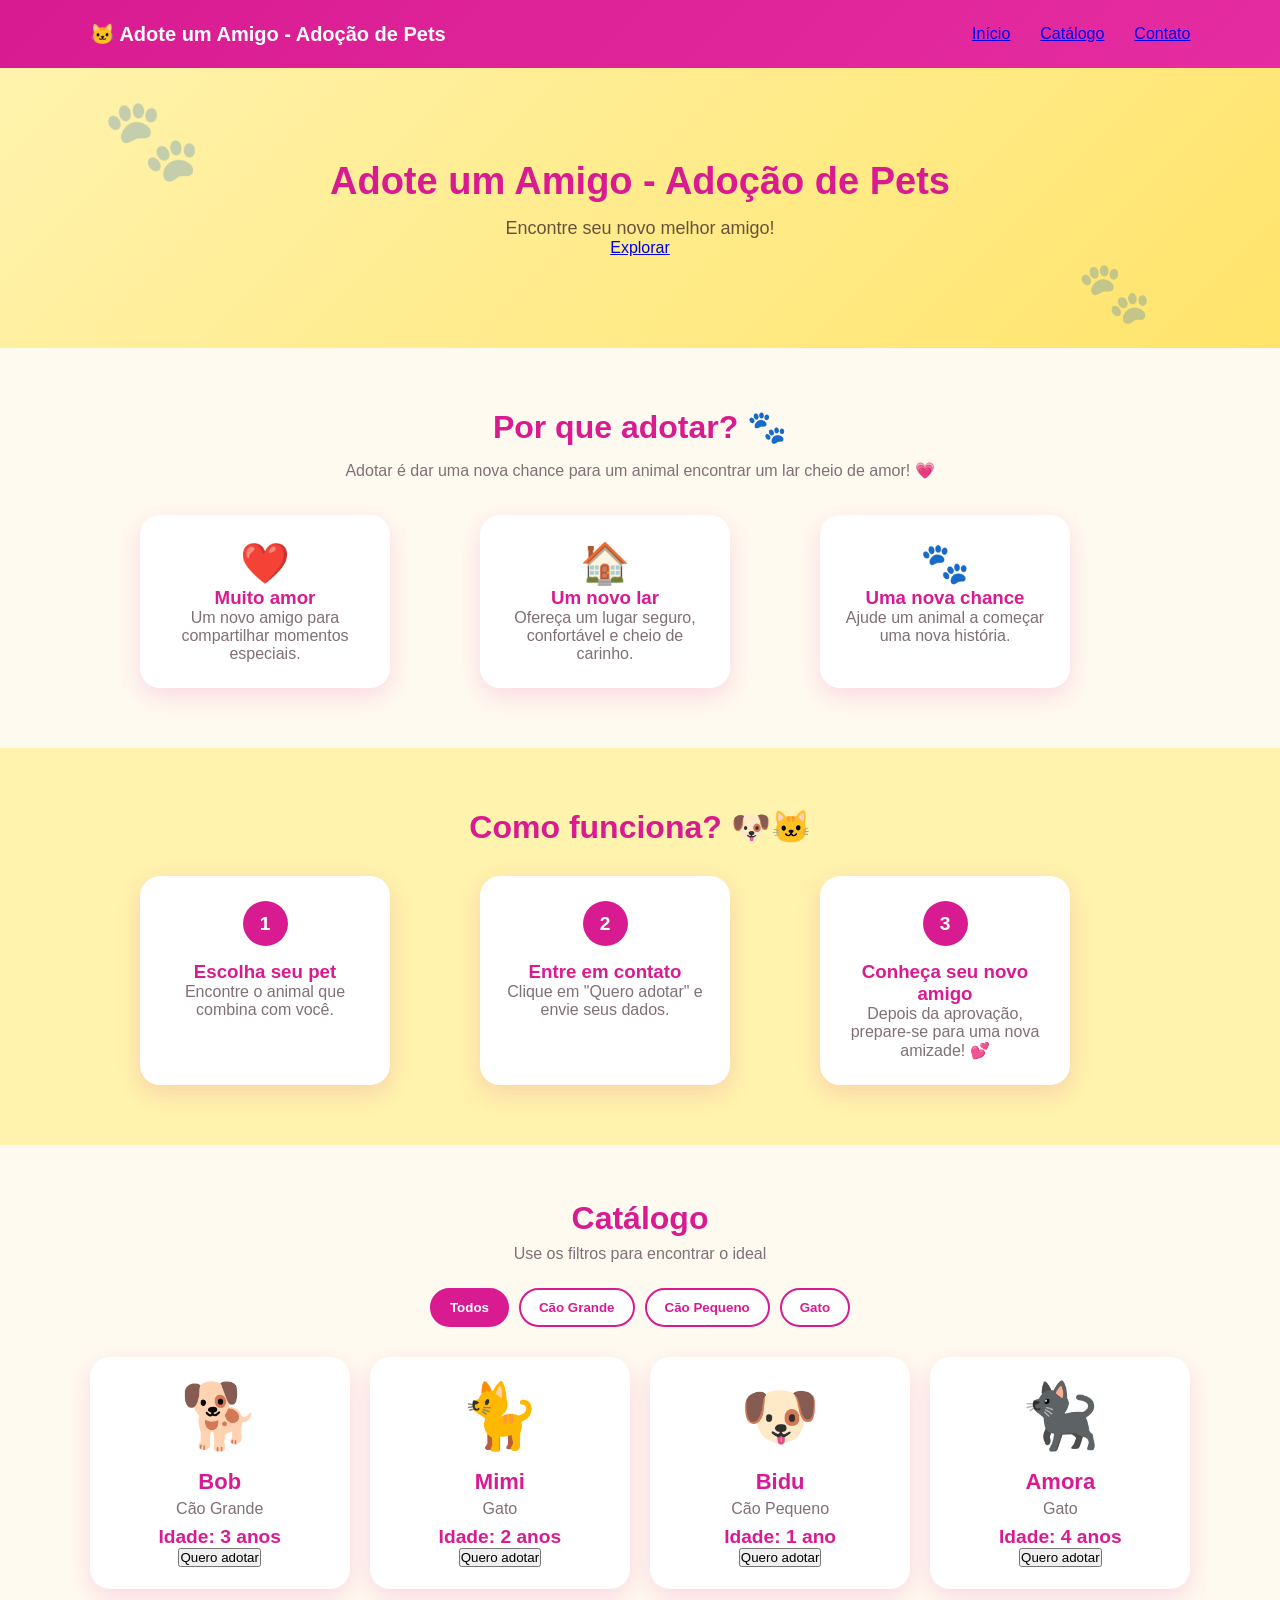
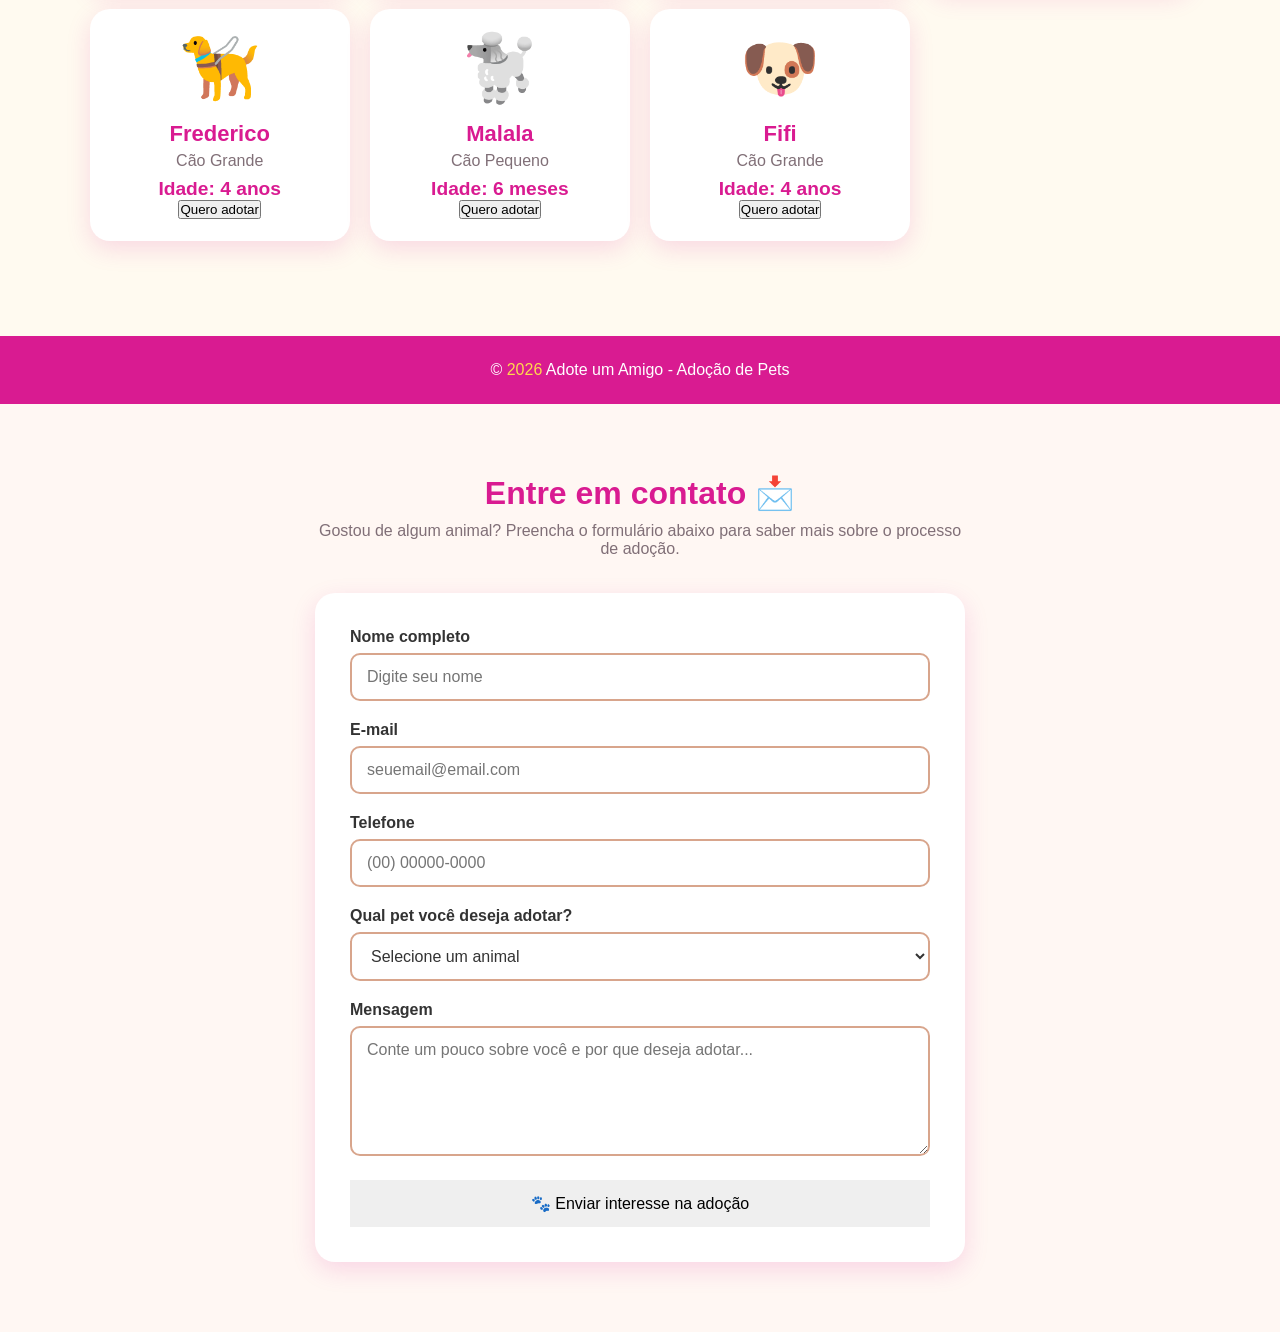
==== projetos-final-2026-2/18-adocao-pets/index.html @ 3f2d8db6 "projeto final cool" ====
<!DOCTYPE html>
<!-- Adote um Amigo - Adoção de Pets -->
<html lang="pt-BR">

<head>
  <meta charset="UTF-8" />
  <meta name="viewport" content="width=device-width, initial-scale=1.0" />

  <title>Adote um Amigo - Adoção de Pets</title>

  <meta
    name="description"
    content="Galeria de animais para adoção com filtro de espécie e porte."
  />

  <link rel="stylesheet" href="styles.css" />

  <style>
    .filtros {
      display: flex;
      flex-wrap: wrap;
      gap: 10px;
      justify-content: center;
      margin-bottom: 30px;
    }

    .filtro-btn {
      padding: 10px 18px;
      border: 2px solid var(--primary);
      background: #fff;
      color: var(--primary);
      border-radius: 999px;
      cursor: pointer;
      font-weight: 600;
      transition: all 0.2s;
    }

    .filtro-btn:hover,
    .filtro-btn.ativo {
      background: var(--primary);
      color: #fff;
    }

    .catalogo {
      display: grid;
      grid-template-columns: repeat(auto-fit, minmax(220px, 1fr));
      gap: 20px;
    }

    .item-card {
      background: #fff;
      border-radius: var(--radius);
      padding: 20px;
      box-shadow: var(--shadow);
      text-align: center;
      transition: transform 0.2s ease, box-shadow 0.2s ease;
    }

    .item-card:hover {
      transform: translateY(-5px);
    }

    .item-card .img {
      font-size: 4rem;
      margin-bottom: 10px;
      display: inline-block;
      transition: transform 0.3s ease;
      cursor: pointer;
    }

    /* Animação do emoji quando passar o mouse */
    .item-card .img:hover {
      animation: pularPet 0.6s ease-in-out;
    }

    @keyframes pularPet {
      0% {
        transform: translateY(0) rotate(0deg);
      }

      25% {
        transform: translateY(-15px) rotate(-8deg);
      }

      50% {
        transform: translateY(0) rotate(8deg);
      }

      75% {
        transform: translateY(-8px) rotate(-5deg);
      }

      100% {
        transform: translateY(0) rotate(0deg);
      }
    }

    .item-card h3 {
      margin: 5px 0;
    }

    .item-card p {
      margin: 5px 0;
    }

    .item-card .preco {
      color: var(--primary);
      font-weight: 800;
      font-size: 1.2rem;
      margin-top: 8px;
    }

    .vazio {
      text-align: center;
      color: var(--muted);
      padding: 40px;
      grid-column: 1 / -1;
    }

    /* Seção Por que adotar */
    .por-que {
      text-align: center;
      padding: 60px 20px;
    }

    .por-que h2 {
      margin-bottom: 15px;
    }

    .beneficios {
      display: grid;
      grid-template-columns: repeat(auto-fit, minmax(220px, 1fr));
      gap: 20px;
      max-width: 1000px;
      margin: 30px auto 0;
    }

    .beneficio {
      background: #fff;
      padding: 25px;
      border-radius: var(--radius);
      box-shadow: var(--shadow);
    }

    .beneficio span {
      font-size: 2.5rem;
    }

    /* Como funciona */
    .como-funciona {
      text-align: center;
      padding: 60px 20px;
    }

    .passos {
      display: grid;
      grid-template-columns: repeat(auto-fit, minmax(220px, 1fr));
      gap: 20px;
      max-width: 1000px;
      margin: 30px auto 0;
    }

    .passo {
      background: #fff;
      padding: 25px;
      border-radius: var(--radius);
      box-shadow: var(--shadow);
    }

    .numero {
      width: 45px;
      height: 45px;
      margin: 0 auto 15px;
      border-radius: 50%;
      background: var(--primary);
      color: #fff;
      display: flex;
      align-items: center;
      justify-content: center;
      font-weight: bold;
      font-size: 1.2rem;
    }
  </style>
</head>

<body>

  <!-- CABEÇALHO -->
  <header class="site-header">
    <div class="nav">

      <div class="logo">
        🐱 Adote um Amigo - Adoção de Pets
      </div>

      <button class="menu-toggle" aria-label="Menu">
        ☰
      </button>

      <ul id="menu">
        <li>
          <a href="#inicio">Início</a>
        </li>

        <li>
          <a href="#catalogo">Catálogo</a>
        </li>

        <li>
          <a href="#contato">Contato</a>
        </li>
      </ul>

    </div>
  </header>


  <!-- HERO -->
  <section class="hero" id="inicio">

    <h1>
      Adote um Amigo - Adoção de Pets
    </h1>

    <p>
      Encontre seu novo melhor amigo!
    </p>

    <a href="#catalogo" class="btn">
      Explorar
    </a>

  </section>


  <!-- POR QUE ADOTAR -->
  <section class="por-que">

    <h2>
      Por que adotar? 🐾
    </h2>

    <p>
      Adotar é dar uma nova chance para um animal encontrar
      um lar cheio de amor! 💗
    </p>

    <div class="beneficios">

      <div class="beneficio">

        <span>❤️</span>

        <h3>
          Muito amor
        </h3>

        <p>
          Um novo amigo para compartilhar momentos especiais.
        </p>

      </div>


      <div class="beneficio">

        <span>🏠</span>

        <h3>
          Um novo lar
        </h3>

        <p>
          Ofereça um lugar seguro, confortável e cheio de carinho.
        </p>

      </div>


      <div class="beneficio">

        <span>🐾</span>

        <h3>
          Uma nova chance
        </h3>

        <p>
          Ajude um animal a começar uma nova história.
        </p>

      </div>

    </div>

  </section>


  <!-- COMO FUNCIONA -->
  <section class="como-funciona">

    <h2>
      Como funciona? 🐶🐱
    </h2>

    <div class="passos">

      <div class="passo">

        <div class="numero">
          1
        </div>

        <h3>
          Escolha seu pet
        </h3>

        <p>
          Encontre o animal que combina com você.
        </p>

      </div>


      <div class="passo">

        <div class="numero">
          2
        </div>

        <h3>
          Entre em contato
        </h3>

        <p>
          Clique em "Quero adotar" e envie seus dados.
        </p>

      </div>


      <div class="passo">

        <div class="numero">
          3
        </div>

        <h3>
          Conheça seu novo amigo
        </h3>

        <p>
          Depois da aprovação, prepare-se para uma nova amizade! 💕
        </p>

      </div>

    </div>

  </section>


  <!-- CATÁLOGO -->
  <section id="catalogo">

    <div class="container">

      <h2>
        Catálogo
      </h2>

      <p class="subtitle">
        Use os filtros para encontrar o ideal
      </p>


      <!-- FILTROS -->
      <div class="filtros" id="filtros">

        <button
          class="filtro-btn ativo"
          data-filtro="Todos">
          Todos
        </button>

        <button
          class="filtro-btn"
          data-filtro="Cão Grande">
          Cão Grande
        </button>

        <button
          class="filtro-btn"
          data-filtro="Cão Pequeno">
          Cão Pequeno
        </button>

        <button
          class="filtro-btn"
          data-filtro="Gato">
          Gato
        </button>

      </div>


      <!-- ANIMAIS -->
      <div
        class="catalogo"
        id="lista">
      </div>

    </div>

  </section>

<!-- RODAPÉ -->
  <footer>

    <p>
      © <span id="ano"></span>
      Adote um Amigo - Adoção de Pets
    </p>

  </footer>
  

  <!-- JAVASCRIPT -->
  <script>

    /* ================================
       LISTA DOS ANIMAIS
    ================================= */

    window.ITENS = [

      {
        nome: "Bob",
        categoria: "Cão Grande",
        preco: "3 anos",
        emoji: "🐕"
      },

      {
        nome: "Mimi",
        categoria: "Gato",
        preco: "2 anos",
        emoji: "🐈"
      },

      {
        nome: "Bidu",
        categoria: "Cão Pequeno",
        preco: "1 ano",
        emoji: "🐶"
      },

      {
        nome: "Amora",
        categoria: "Gato",
        preco: "4 anos",
        emoji: "🐈‍⬛"
      },

      {
        nome: "Frederico",
        categoria: "Cão Grande",
        preco: "4 anos",
        emoji: "🦮"
      },

      {
        nome: "Malala",
        categoria: "Cão Pequeno",
        preco: "6 meses",
        emoji: "🐩"
      },

      {
        nome: "Fifi",
        categoria: "Cão Grande",
        preco: "4 anos",
        emoji: "🐶"
      }

    ];

    /* Texto que aparece antes da idade */
    window.LABEL_PRECO = "Idade:";


    /* ================================
       ELEMENTOS DA PÁGINA
    ================================= */

    const lista = document.getElementById("lista");

    const filtros = document.getElementById("filtros");

    const ano = document.getElementById("ano");


    /* ================================
       MOSTRAR ANIMAIS
    ================================= */

    function mostrarAnimais(categoria = "Todos") {

      /* Limpa o catálogo */
      lista.innerHTML = "";


      /* Filtra os animais */
      const animais =
        categoria === "Todos"
          ? window.ITENS
          : window.ITENS.filter(
              animal => animal.categoria === categoria
            );


      /* Se não encontrar animais */
      if (animais.length === 0) {

        lista.innerHTML = `
          <div class="vazio">
            Nenhum animal encontrado.
          </div>
        `;

        return;
      }


      /* Cria os cards */
      animais.forEach(animal => {

        const card = document.createElement("div");

        card.className = "item-card";


        card.innerHTML = `

          <div class="img">
            ${animal.emoji}
          </div>

          <h3>
            ${animal.nome}
          </h3>

          <p>
            ${animal.categoria}
          </p>

          <div class="preco">
            ${window.LABEL_PRECO}
            ${animal.preco}
          </div>

          <button
            class="btn"
            onclick="adotar('${animal.nome}')">
            Quero adotar
          </button>

        `;


        lista.appendChild(card);

      });

    }


    /* ================================
       BOTÃO QUERO ADOTAR
    ================================= */

    function adotar(nome) {

      alert(
        "Que legal! 🐾\n\n" +
        "Você escolheu adotar o(a) " +
        nome +
        "!\n\n" +
        "Entre em contato para saber mais sobre o processo de adoção."
      );

    }


    /* ================================
       FILTROS
    ================================= */

    filtros.addEventListener(
      "click",
      function(event) {

        const botao =
          event.target.closest(".filtro-btn");


        /* Se não clicou em botão */
        if (!botao) {
          return;
        }


        /* Remove ativo de todos */
        document
          .querySelectorAll(".filtro-btn")
          .forEach(btn => {

            btn.classList.remove("ativo");

          });


        /* Ativa o botão clicado */
        botao.classList.add("ativo");


        /* Pega o filtro */
        const categoria =
          botao.dataset.filtro;


        /* Mostra os animais */
        mostrarAnimais(categoria);

      }
    );


    /* ================================
       ANO AUTOMÁTICO
    ================================= */

    ano.textContent =
      new Date().getFullYear();


    /* ================================
       CARREGAR CATÁLOGO
    ================================= */

    mostrarAnimais("Todos");

  </script>

<!-- CONTATO -->
<section id="contato" class="contato">

  <div class="container">

    <h2>
      Entre em contato 📩
    </h2>

    <p class="subtitle">
      Gostou de algum animal? Preencha o formulário abaixo
      para saber mais sobre o processo de adoção.
    </p>


    <div class="formulario-container">

      <form id="formContato">

        <!-- NOME -->
        <div class="campo">

          <label for="nome">
            Nome completo
          </label>

          <input
            type="text"
            id="nome"
            name="nome"
            placeholder="Digite seu nome"
            required
          />

        </div>


        <!-- EMAIL -->
        <div class="campo">

          <label for="email">
            E-mail
          </label>

          <input
            type="email"
            id="email"
            name="email"
            placeholder="seuemail@email.com"
            required
          />

        </div>


        <!-- TELEFONE -->
        <div class="campo">

          <label for="telefone">
            Telefone
          </label>

          <input
            type="tel"
            id="telefone"
            name="telefone"
            placeholder="(00) 00000-0000"
            required
          />

        </div>


        <!-- PET -->
        <div class="campo">

          <label for="pet">
            Qual pet você deseja adotar?
          </label>

          <select
            id="pet"
            name="pet"
            required
          >

            <option value="">
              Selecione um animal
            </option>

            <option value="Bob">
              🐕 Bob
            </option>

            <option value="Mimi">
              🐈 Mimi
            </option>

            <option value="Bidu">
              🐶 Bidu
            </option>

            <option value="Luna">
              🐈‍⬛ Luna
            </option>

            <option value="Frederico">
              🐕 Frederico
            </option>

            <option value="Malala">
              🐩 Malala
            </option>

            <option value="Fifi">
              🐕 Fifi
            </option>

          </select>

        </div>


        <!-- MENSAGEM -->
        <div class="campo">

          <label for="mensagem">
            Mensagem
          </label>

          <textarea
            id="mensagem"
            name="mensagem"
            rows="5"
            placeholder="Conte um pouco sobre você e por que deseja adotar..."
            required
          ></textarea>

        </div>


        <!-- BOTÃO -->
        <button
          type="submit"
          class="btn btn-enviar"
        >
          🐾 Enviar interesse na adoção
        </button>


        <!-- MENSAGEM DE SUCESSO -->
        <div
          id="mensagemSucesso"
          class="mensagem-sucesso"
        >
        </div>

      </form>

    </div>

  </div>

</section>

</body>

</html>
---- projetos-final-2026-2/18-adocao-pets/styles.css ----
/* =========================
   CORES DO SITE
   ========================= */

:root {
    --primary: #d91b91;
    --primary-dark: #b51276;
    --pink-light: #ffd6ed;

    --yellow: #ffd84d;
    --yellow-light: #fff3ad;

    --background: #fffaf0;
    --white: #ffffff;

    --text: #4a3942;
    --muted: #806f77;

    --radius: 20px;
    --shadow: 0 8px 25px rgba(217, 27, 145, 0.15);
}


/* =========================
   GERAL
   ========================= */

* {
    margin: 0;
    padding: 0;
    box-sizing: border-box;
}

html {
    scroll-behavior: smooth;
}

body {
    font-family: Arial, sans-serif;
    background: var(--background);
    color: var(--text);
}


/* =========================
   MENU
   ========================= */

.site-header {
    background: linear-gradient(
        135deg,
        #d91b91,
        #e52ca0
    );

    color: white;

    padding: 22px 7%;

    box-shadow: 0 4px 15px rgba(0, 0, 0, 0.12);
}

.nav {
    max-width: 1200px;
    margin: auto;

    display: flex;
    align-items: center;
    justify-content: space-between;
}

.logo {
    font-size: 20px;
    font-weight: bold;
}

#menu {
    display: flex;
    gap: 30px;

    list-style: none;
}

#menu li {
    color: white;
    cursor: pointer;

    transition: 0.3s;
}

#menu li:hover {
    color: var(--yellow);
    transform: translateY(-2px);
}


/* BOTÃO MENU */

.menu-toggle {
    display: none;

    border: none;
    background: transparent;

    color: white;
    font-size: 25px;
}


/* =========================
   HERO
   ========================= */

.hero {
    min-height: 280px;

    display: flex;
    flex-direction: column;

    justify-content: center;
    align-items: center;

    text-align: center;

    padding: 40px 20px;

    background:
        linear-gradient(
            135deg,
            #fff3ad,
            #ffe46b
        );

    overflow: hidden;

    position: relative;
}


/* decoração */

.hero::before {
    content: "🐾";

    position: absolute;

    font-size: 80px;

    left: 8%;
    top: 25px;

    opacity: 0.25;

    animation: flutuar 3s ease-in-out infinite;
}

.hero::after {
    content: "🐾";

    position: absolute;

    font-size: 60px;

    right: 10%;
    bottom: 20px;

    opacity: 0.25;

    animation: flutuar 3s ease-in-out infinite reverse;
}


.hero h1 {
    color: var(--primary);

    font-size: 38px;

    margin-bottom: 15px;

    animation: aparecer 0.8s ease;
}

.hero p {
    color: #69523b;

    font-size: 18px;

    animation: aparecer 1s ease;
}


/* =========================
   CATÁLOGO
   ========================= */

#catalogo {
    padding: 55px 7%;
}

.container {
    max-width: 1200px;
    margin: auto;
}

.container h2 {
    text-align: center;

    color: var(--primary);

    font-size: 32px;

    margin-bottom: 8px;
}

.container > p {
    text-align: center;

    color: var(--muted);

    margin-bottom: 25px;
}


/* =========================
   FILTROS
   ========================= */

.filtros {
    display: flex;

    flex-wrap: wrap;

    gap: 10px;

    justify-content: center;

    margin-bottom: 35px;
}

.filtro-btn {
    padding: 10px 18px;

    border: 2px solid var(--primary);

    background: var(--white);

    color: var(--primary);

    border-radius: 999px;

    cursor: pointer;

    font-weight: 600;

    transition: 0.3s;
}

.filtro-btn:hover {
    background: var(--yellow);

    color: #594719;

    border-color: #e7b900;

    transform: translateY(-3px);
}

.filtro-btn.ativo {
    background: var(--primary);

    color: white;
}


/* =========================
   CARDS
   ========================= */

.catalogo {
    display: grid;

    grid-template-columns:
        repeat(auto-fit, minmax(220px, 1fr));

    gap: 25px;
}

.item-card {
    background: white;

    border-radius: var(--radius);

    padding: 25px 20px;

    box-shadow: var(--shadow);

    text-align: center;

    border: 2px solid transparent;

    transition:
        transform 0.4s ease,
        box-shadow 0.4s ease,
        border-color 0.4s ease;

    animation: subir 0.6s ease;
}


/* animação do card */

.item-card:hover {
    transform:
        translateY(-12px)
        scale(1.03);

    border-color: var(--pink-light);

    box-shadow:
        0 18px 35px rgba(217, 27, 145, 0.22);
}


/* =========================
   EMOJIS DOS PETS
   ========================= */

.item-card .img {
    font-size: 4rem;

    margin-bottom: 12px;

    display: inline-block;

    cursor: pointer;

    transition: transform 0.3s;
}


/* emoji pula quando passar no card */

.item-card:hover .img {
    animation: pularPet 0.7s ease;
}


.item-card h3 {
    color: var(--primary);

    font-size: 22px;

    margin-bottom: 8px;
}


.item-card p {
    color: var(--muted);

    margin-bottom: 8px;
}


.item-card .preco {
    color: var(--primary);

    font-weight: 800;

    font-size: 1.2rem;

    margin-top: 8px;
}


/* =========================
   ESTADO VAZIO
   ========================= */

.vazio {
    text-align: center;

    color: var(--muted);

    padding: 40px;
}


/* =========================
   FOOTER
   ========================= */

footer {
    margin-top: 40px;

    padding: 25px;

    text-align: center;

    background: var(--primary);

    color: white;
}

footer span {
    color: var(--yellow);
}


/* =========================
   ANIMAÇÕES
   ========================= */

@keyframes pularPet {

    0% {
        transform: translateY(0) rotate(0);
    }

    30% {
        transform: translateY(-15px) rotate(-8deg);
    }

    50% {
        transform: translateY(0) rotate(8deg);
    }

    70% {
        transform: translateY(-7px) rotate(-4deg);
    }

    100% {
        transform: translateY(0) rotate(0);
    }
}


@keyframes aparecer {

    from {
        opacity: 0;
        transform: translateY(20px);
    }

    to {
        opacity: 1;
        transform: translateY(0);
    }
}


@keyframes subir {

    from {
        opacity: 0;
        transform: translateY(30px);
    }

    to {
        opacity: 1;
        transform: translateY(0);
    }
}


@keyframes flutuar {

    0%, 100% {
        transform: translateY(0) rotate(-5deg);
    }

    50% {
        transform: translateY(-15px) rotate(5deg);
    }
}


/* =========================
   CELULAR
   ========================= */

@media (max-width: 700px) {

    .nav {
        flex-direction: column;
        gap: 15px;
    }

    #menu {
        gap: 15px;
    }

    .hero {
        min-height: 230px;
    }

    .hero h1 {
        font-size: 28px;
    }

    .hero p {
        font-size: 15px;
    }

    #catalogo {
        padding: 40px 20px;
    }

    .catalogo {
        grid-template-columns: 1fr;
    }

    .item-card {
        max-width: 320px;
        width: 100%;
        margin: auto;
    }
}

/* =========================
   POR QUE ADOTAR
========================= */

.por-que {
    text-align: center;
    padding: 70px 20px;
    background: #fffaf0;
}

.por-que h2,
.como-funciona h2 {
    color: #d91b91;
    font-size: 2rem;
    margin-bottom: 10px;
}

.por-que > p {
    color: #806f77;
    margin-bottom: 35px;
}

.beneficios {
    display: flex;
    justify-content: center;
    gap: 25px;
    flex-wrap: wrap;
}

.beneficio {
    background: white;
    width: 250px;
    padding: 25px;
    border-radius: 20px;
    box-shadow: 0 8px 20px rgba(217, 27, 145, 0.12);
    transition: 0.3s;
}

.beneficio:hover {
    transform: translateY(-8px);
}

.beneficio span {
    font-size: 2.5rem;
}

.beneficio h3 {
    color: #d91b91;
}

.beneficio p {
    color: #806f77;
}


/* =========================
   COMO FUNCIONA
========================= */

.como-funciona {
    text-align: center;
    padding: 70px 20px;
    background: #fff3ad;
}

.passos {
    display: flex;
    justify-content: center;
    gap: 30px;
    flex-wrap: wrap;
    margin-top: 35px;
}

.passo {
    background: white;
    width: 250px;
    padding: 25px;
    border-radius: 20px;
    box-shadow: 0 8px 20px rgba(217, 27, 145, 0.12);
    transition: 0.3s;
}

.passo:hover {
    transform: translateY(-8px);
}

.numero {
    width: 50px;
    height: 50px;
    margin: auto;
    border-radius: 50%;
    background: #d91b91;
    color: white;
    display: flex;
    align-items: center;
    justify-content: center;
    font-size: 1.4rem;
    font-weight: bold;
}

.passo h3 {
    color: #d91b91;
}

.passo p {
    color: #806f77;
}

.btn-adotar {
    margin-top: 15px;
    padding: 10px 18px;
    border: none;
    border-radius: 25px;
    background: #d91b91;
    color: white;
    font-weight: bold;
    cursor: pointer;
    transition: 0.3s;
}

.btn-adotar:hover {
    background: #b51276;
    transform: scale(1.05);
}

.contato {
  padding: 70px 20px;
  background: #fff7f3;
  text-align: center;
}

.contato h2 {
  margin-bottom: 10px;
}

.contato .subtitle {
  max-width: 650px;
  margin: 0 auto 35px;
  color: var(--muted);
}

.formulario-container {
  max-width: 650px;
  margin: 0 auto;
  background: #fff;
  padding: 35px;
  border-radius: var(--radius);
  box-shadow: var(--shadow);
  text-align: left;
}

.campo {
  margin-bottom: 20px;
}

.campo label {
  display: block;
  margin-bottom: 7px;
  font-weight: 700;
  color: #333;
}

.campo input,
.campo select,
.campo textarea {
  width: 100%;
  padding: 13px 15px;

  /* Borda dos campos */
  border: 2px solid #d8a58c;

  /* Cantos arredondados */
  border-radius: 10px;

  /* Fundo */
  background: #fff;

  /* Texto */
  color: #333;

  font-size: 1rem;
  font-family: inherit;

  box-sizing: border-box;
  outline: none;

  transition: all 0.3s ease;
}

/* Quando clicar no campo */
.campo input:focus,
.campo select:focus,
.campo textarea:focus {
  border-color: var(--primary);

  box-shadow: 0 0 0 3px rgba(216, 165, 140, 0.2);
}

.campo input:focus,
.campo select:focus,
.campo textarea:focus {
  border-color: var(--primary);
  box-shadow: 0 0 0 3px rgba(0, 0, 0, 0.05);
}

.campo textarea {
  resize: vertical;
  min-height: 130px;
}

.btn-enviar {
  width: 100%;
  border: none;
  cursor: pointer;
  font-size: 1rem;
  padding: 14px 20px;
}

.mensagem-sucesso {
  display: none;
  margin-top: 20px;
  padding: 15px;
  border-radius: 10px;
  background: #e8f8ed;
  color: #237a3b;
  font-weight: 600;
  text-align: center;
}

.mensagem-sucesso.mostrar {
  display: block;
}

@media (max-width: 600px) {

  .formulario-container {
    padding: 25px 20px;
  }

  .contato {
    padding: 50px 15px;
  }

}
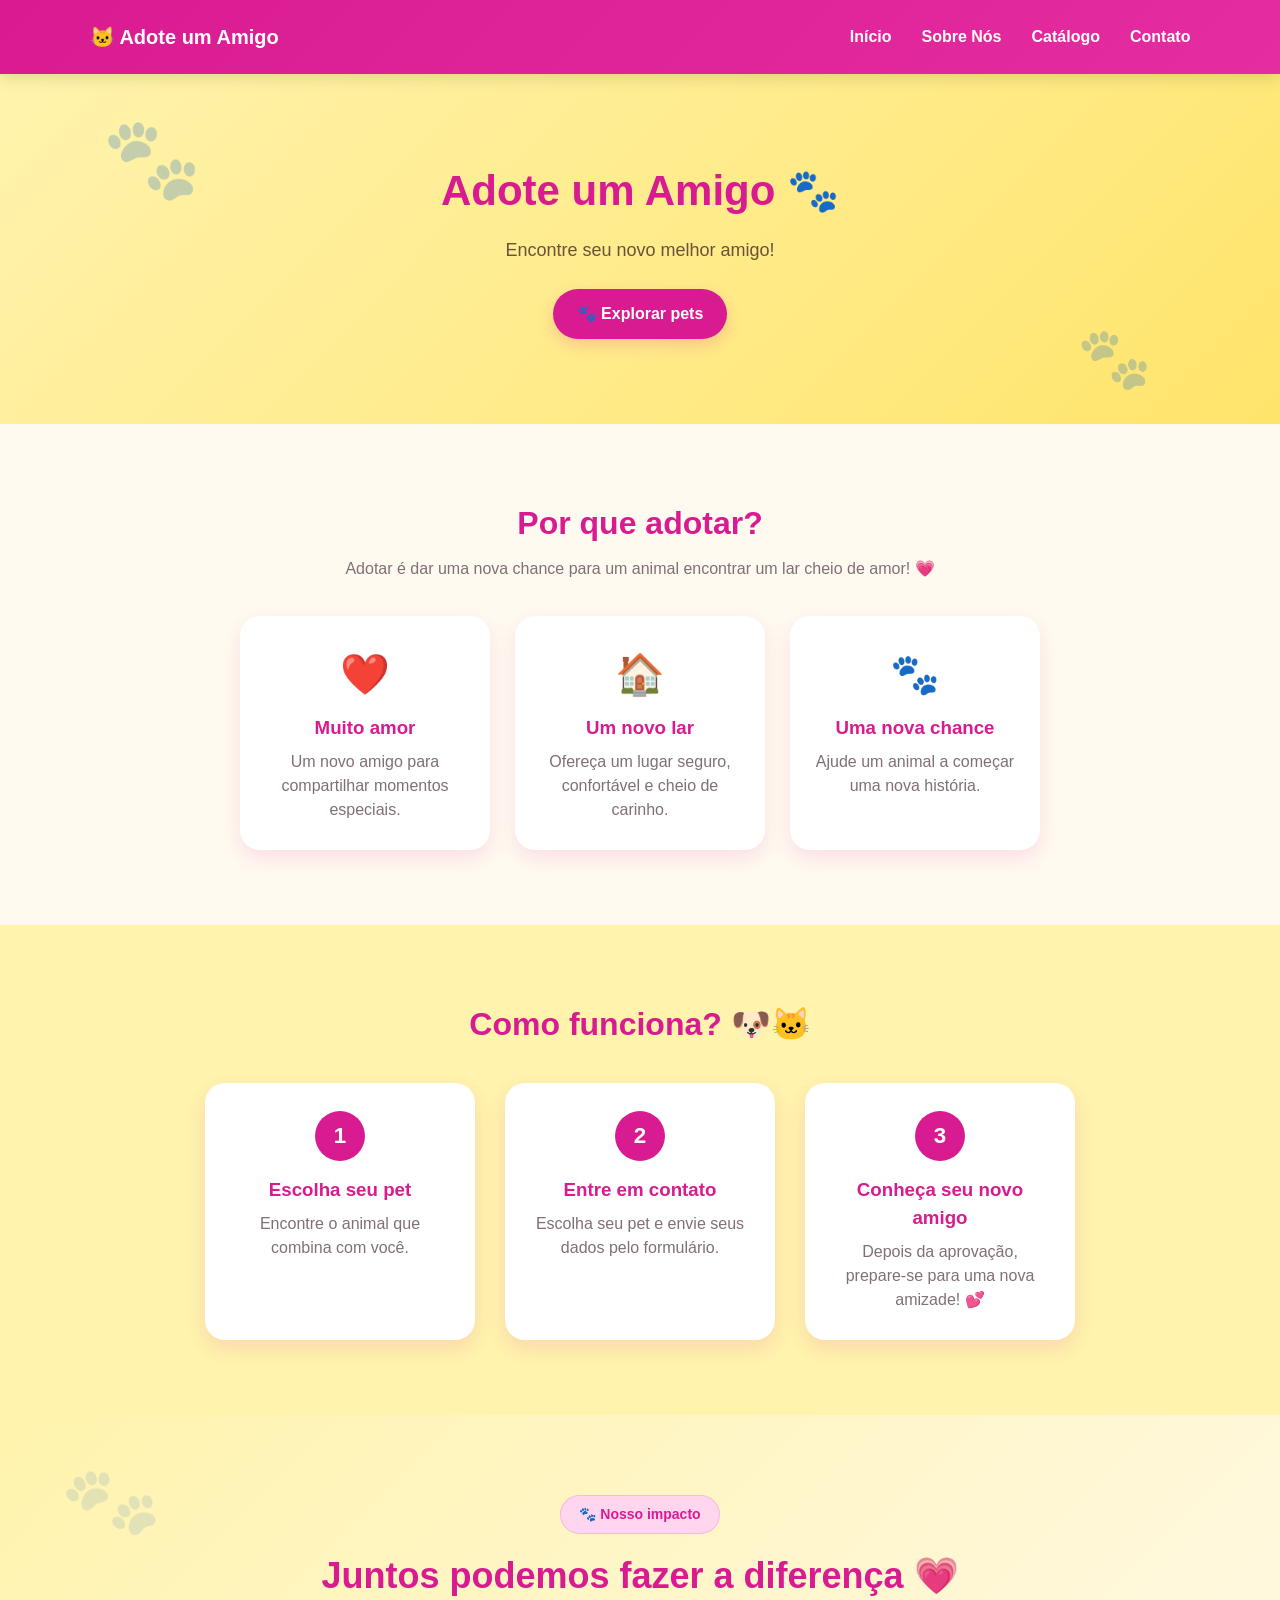
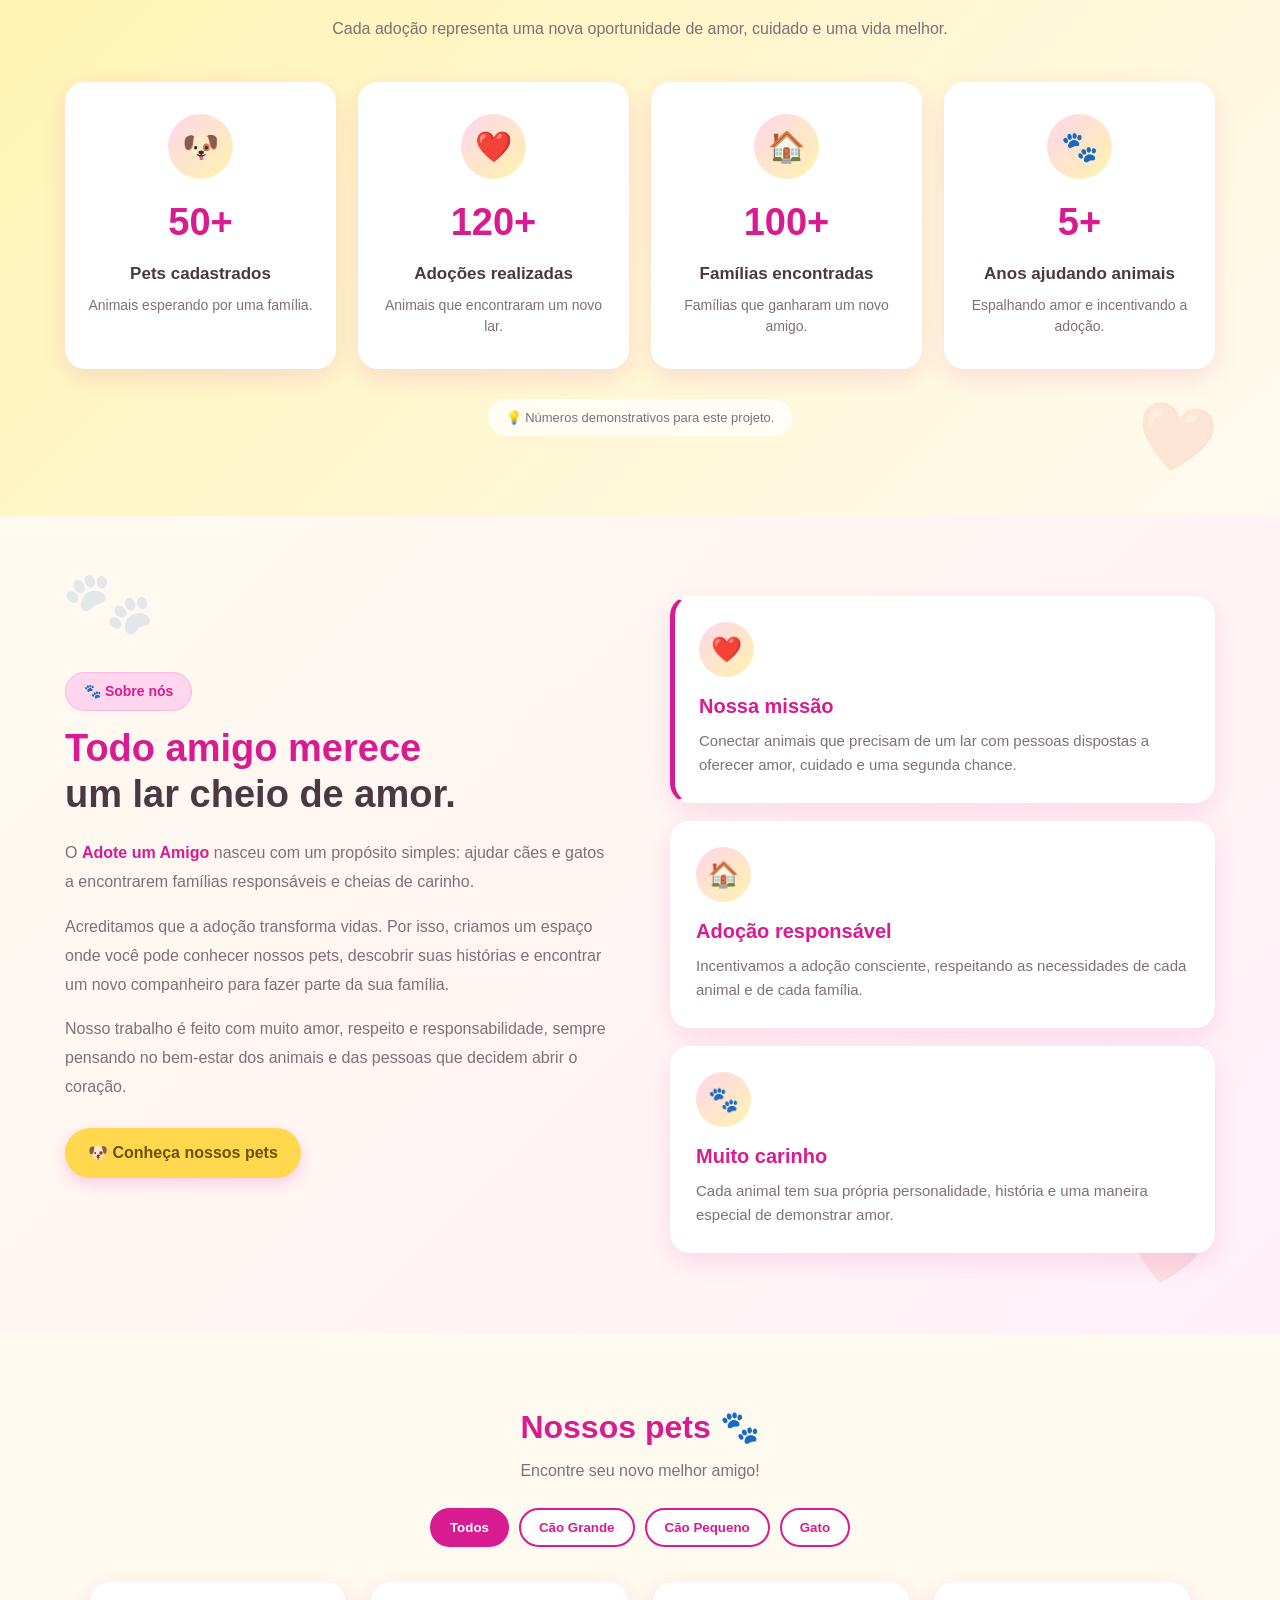
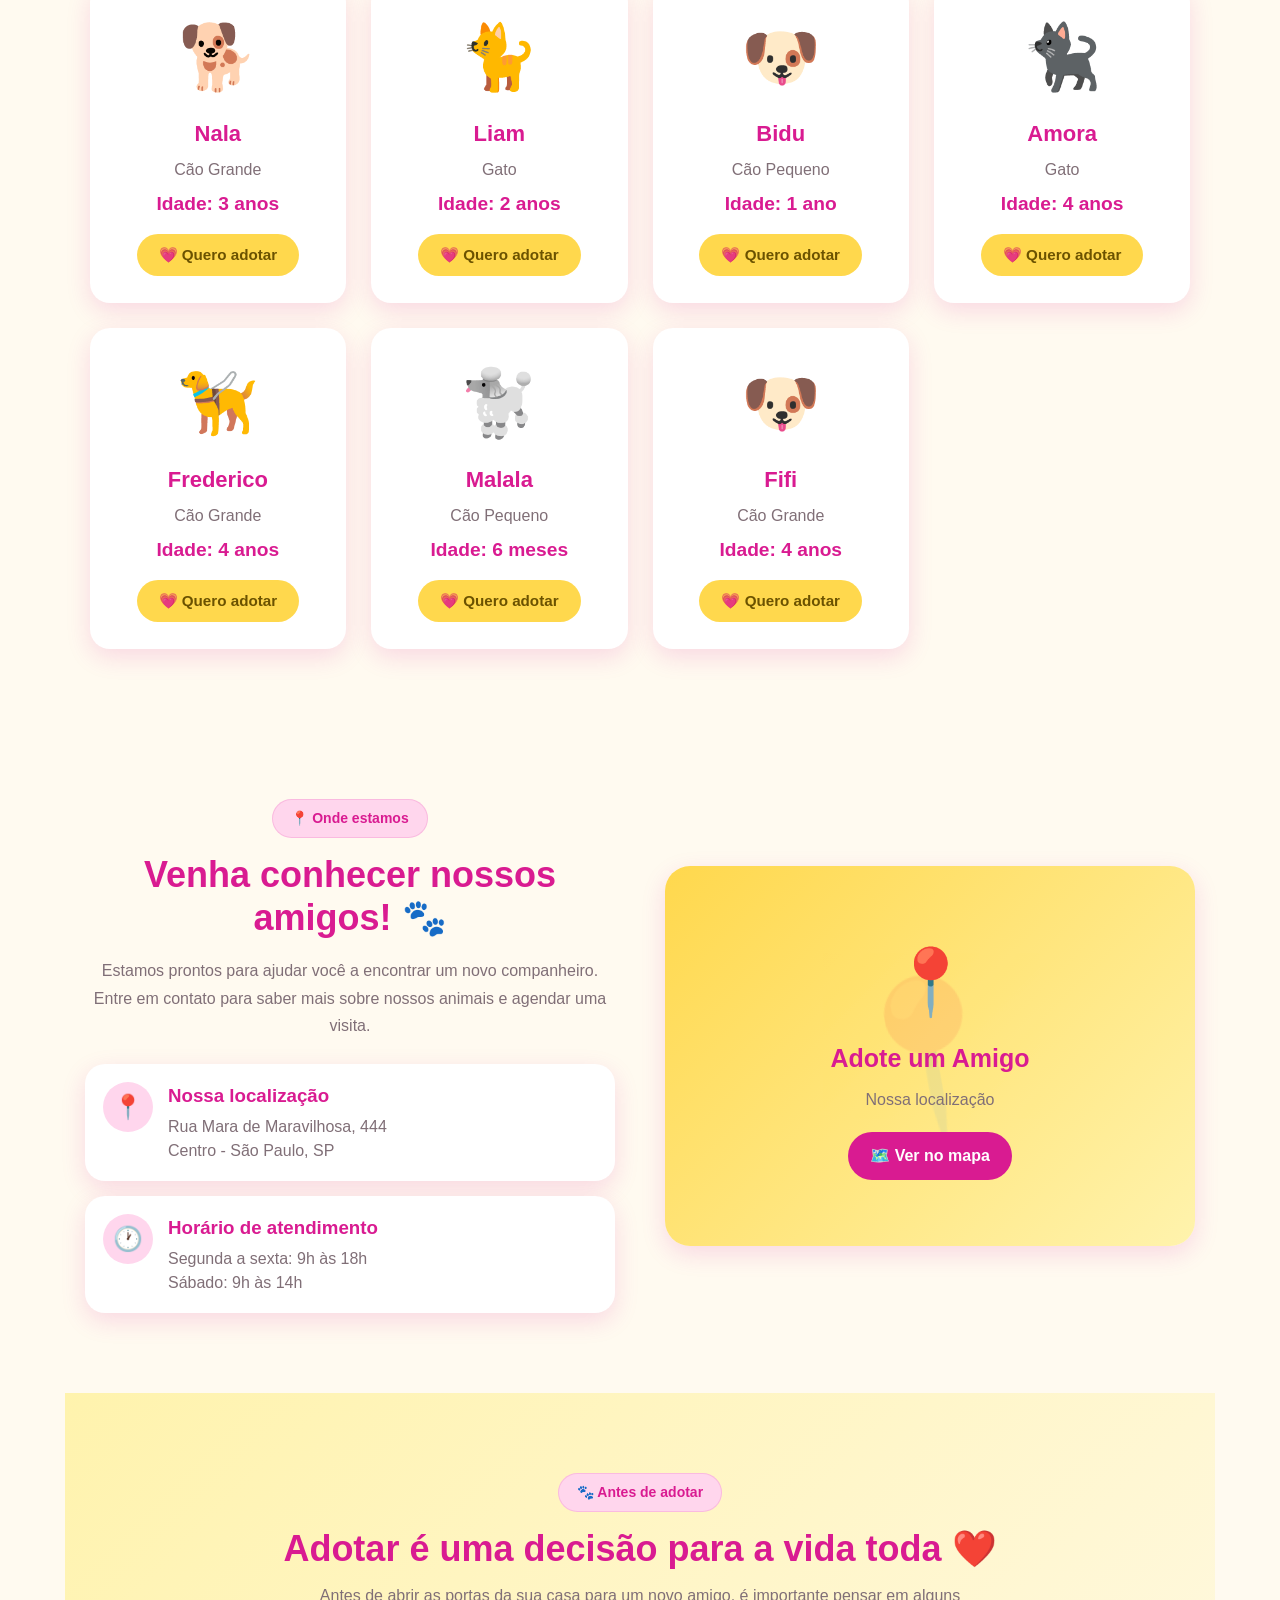
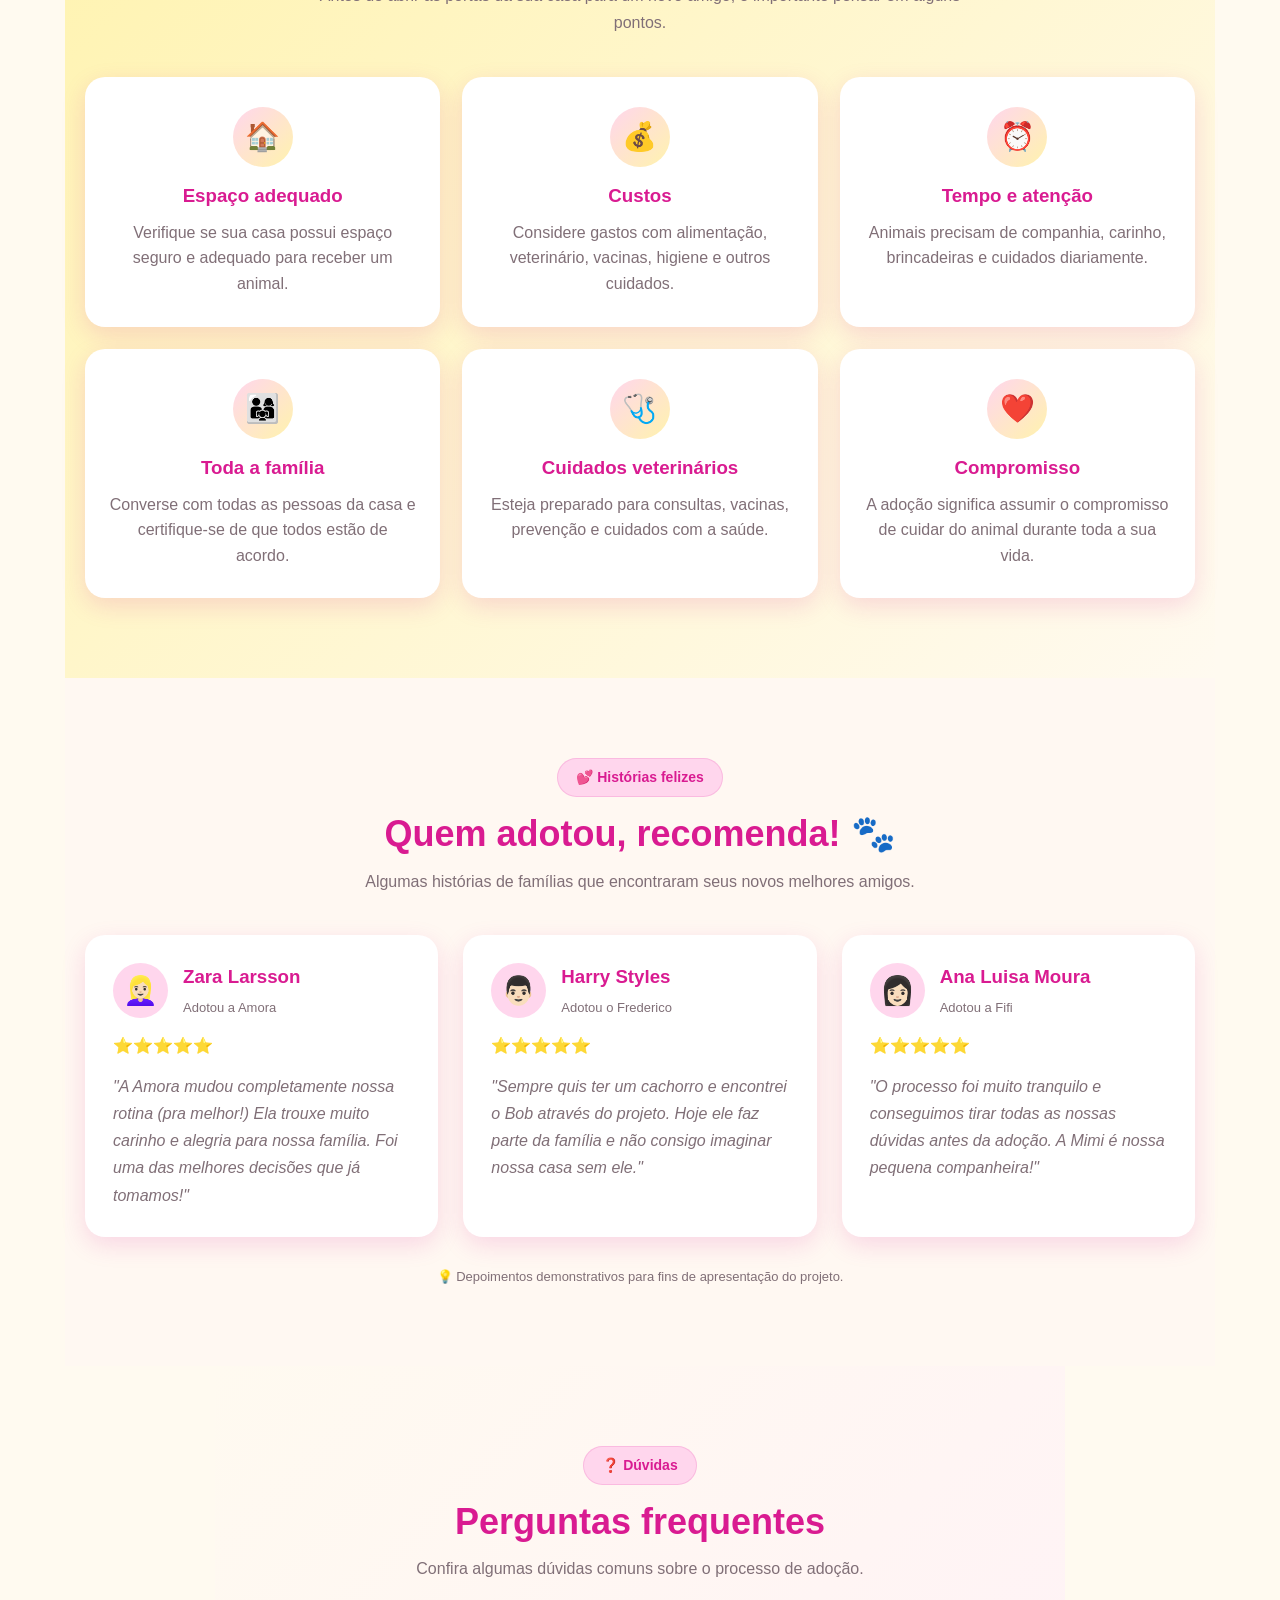
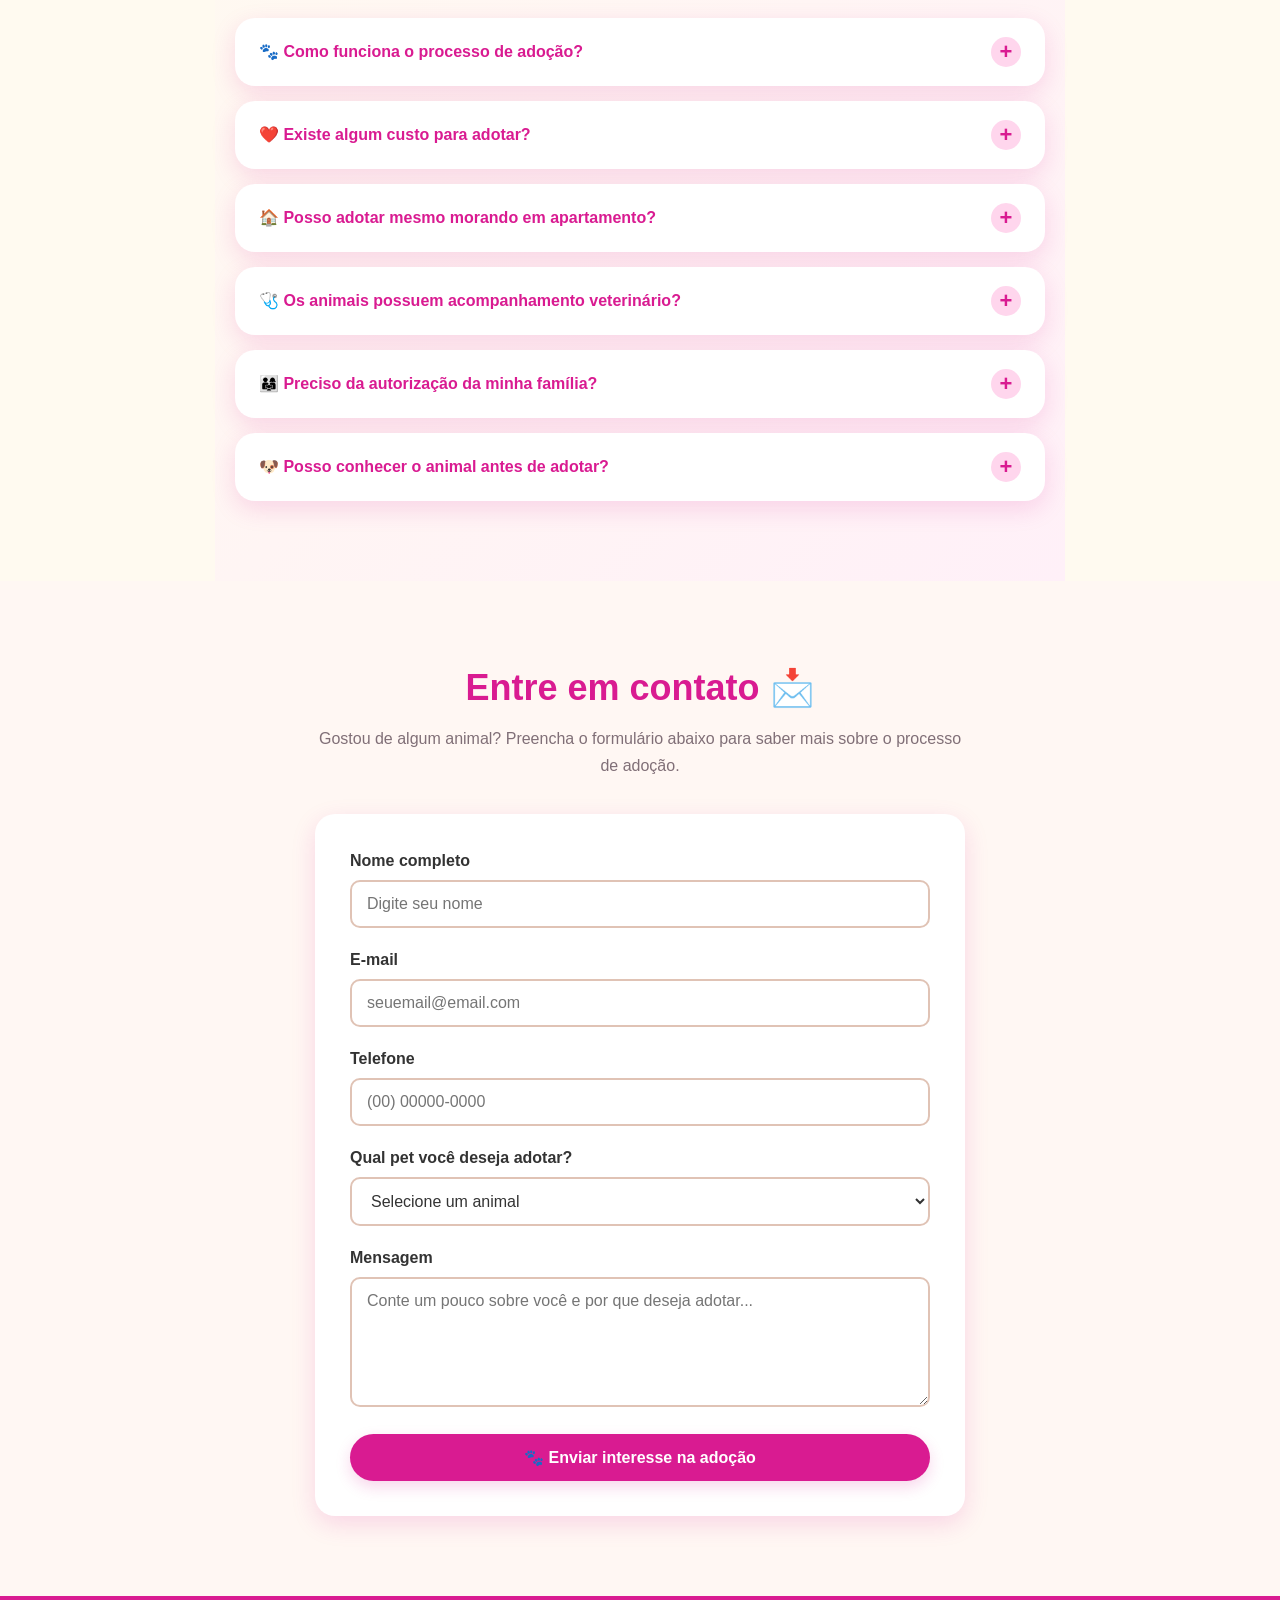
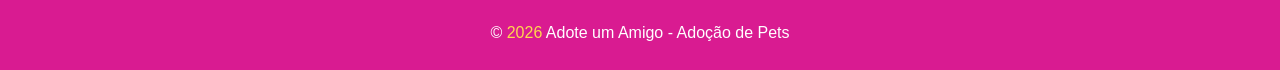
==== commit c9428ac3: "projetof final final" ====
--- a/projetos-final-2026-2/18-adocao-pets/index.html
+++ b/projetos-final-2026-2/18-adocao-pets/index.html
@@ -1,821 +1,1765 @@
 <!DOCTYPE html>
-<!-- Adote um Amigo - Adoção de Pets -->
 <html lang="pt-BR">
 
 <head>
-  <meta charset="UTF-8" />
-  <meta name="viewport" content="width=device-width, initial-scale=1.0" />
-
-  <title>Adote um Amigo - Adoção de Pets</title>
-
-  <meta
-    name="description"
-    content="Galeria de animais para adoção com filtro de espécie e porte."
-  />
-
-  <link rel="stylesheet" href="styles.css" />
-
-  <style>
-    .filtros {
-      display: flex;
-      flex-wrap: wrap;
-      gap: 10px;
-      justify-content: center;
-      margin-bottom: 30px;
-    }
-
-    .filtro-btn {
-      padding: 10px 18px;
-      border: 2px solid var(--primary);
-      background: #fff;
-      color: var(--primary);
-      border-radius: 999px;
-      cursor: pointer;
-      font-weight: 600;
-      transition: all 0.2s;
-    }
-
-    .filtro-btn:hover,
-    .filtro-btn.ativo {
-      background: var(--primary);
-      color: #fff;
-    }
-
-    .catalogo {
-      display: grid;
-      grid-template-columns: repeat(auto-fit, minmax(220px, 1fr));
-      gap: 20px;
-    }
-
-    .item-card {
-      background: #fff;
-      border-radius: var(--radius);
-      padding: 20px;
-      box-shadow: var(--shadow);
-      text-align: center;
-      transition: transform 0.2s ease, box-shadow 0.2s ease;
-    }
-
-    .item-card:hover {
-      transform: translateY(-5px);
-    }
-
-    .item-card .img {
-      font-size: 4rem;
-      margin-bottom: 10px;
-      display: inline-block;
-      transition: transform 0.3s ease;
-      cursor: pointer;
-    }
-
-    /* Animação do emoji quando passar o mouse */
-    .item-card .img:hover {
-      animation: pularPet 0.6s ease-in-out;
-    }
-
-    @keyframes pularPet {
-      0% {
-        transform: translateY(0) rotate(0deg);
-      }
-
-      25% {
-        transform: translateY(-15px) rotate(-8deg);
-      }
-
-      50% {
-        transform: translateY(0) rotate(8deg);
-      }
-
-      75% {
-        transform: translateY(-8px) rotate(-5deg);
-      }
-
-      100% {
-        transform: translateY(0) rotate(0deg);
-      }
-    }
-
-    .item-card h3 {
-      margin: 5px 0;
-    }
-
-    .item-card p {
-      margin: 5px 0;
-    }
-
-    .item-card .preco {
-      color: var(--primary);
-      font-weight: 800;
-      font-size: 1.2rem;
-      margin-top: 8px;
-    }
-
-    .vazio {
-      text-align: center;
-      color: var(--muted);
-      padding: 40px;
-      grid-column: 1 / -1;
-    }
-
-    /* Seção Por que adotar */
-    .por-que {
-      text-align: center;
-      padding: 60px 20px;
-    }
-
-    .por-que h2 {
-      margin-bottom: 15px;
-    }
-
-    .beneficios {
-      display: grid;
-      grid-template-columns: repeat(auto-fit, minmax(220px, 1fr));
-      gap: 20px;
-      max-width: 1000px;
-      margin: 30px auto 0;
-    }
-
-    .beneficio {
-      background: #fff;
-      padding: 25px;
-      border-radius: var(--radius);
-      box-shadow: var(--shadow);
-    }
-
-    .beneficio span {
-      font-size: 2.5rem;
-    }
-
-    /* Como funciona */
-    .como-funciona {
-      text-align: center;
-      padding: 60px 20px;
-    }
-
-    .passos {
-      display: grid;
-      grid-template-columns: repeat(auto-fit, minmax(220px, 1fr));
-      gap: 20px;
-      max-width: 1000px;
-      margin: 30px auto 0;
-    }
-
-    .passo {
-      background: #fff;
-      padding: 25px;
-      border-radius: var(--radius);
-      box-shadow: var(--shadow);
-    }
-
-    .numero {
-      width: 45px;
-      height: 45px;
-      margin: 0 auto 15px;
-      border-radius: 50%;
-      background: var(--primary);
-      color: #fff;
-      display: flex;
-      align-items: center;
-      justify-content: center;
-      font-weight: bold;
-      font-size: 1.2rem;
-    }
-  </style>
+
+    <meta charset="UTF-8">
+
+    <meta
+        name="viewport"
+        content="width=device-width, initial-scale=1.0"
+    >
+
+    <title>Adote um Amigo - Adoção de Pets</title>
+
+    <meta
+        name="description"
+        content="Encontre cães e gatos para adoção e conheça nossos animais."
+    >
+
+    <link rel="stylesheet" href="styles.css">
+
 </head>
 
+
 <body>
 
-  <!-- CABEÇALHO -->
-  <header class="site-header">
+
+<!-- ===================================================== -->
+<!-- CABEÇALHO -->
+<!-- ===================================================== -->
+
+<header class="site-header">
+
     <div class="nav">
 
-      <div class="logo">
-        🐱 Adote um Amigo - Adoção de Pets
-      </div>
-
-      <button class="menu-toggle" aria-label="Menu">
-        ☰
-      </button>
-
-      <ul id="menu">
-        <li>
-          <a href="#inicio">Início</a>
-        </li>
-
-        <li>
-          <a href="#catalogo">Catálogo</a>
-        </li>
-
-        <li>
-          <a href="#contato">Contato</a>
-        </li>
-      </ul>
+        <div class="logo">
+            🐱 Adote um Amigo
+        </div>
+
+
+        <button
+            class="menu-toggle"
+            aria-label="Abrir menu"
+            type="button"
+        >
+            ☰
+        </button>
+
+
+        <ul id="menu">
+
+            <li>
+                <a href="#inicio">
+                    Início
+                </a>
+            </li>
+
+            <li>
+                <a href="#sobre">
+                    Sobre Nós
+                </a>
+            </li>
+
+            <li>
+                <a href="#catalogo">
+                    Catálogo
+                </a>
+            </li>
+
+            <li>
+                <a href="#contato">
+                    Contato
+                </a>
+            </li>
+
+        </ul>
 
     </div>
-  </header>
-
-
-  <!-- HERO -->
-  <section class="hero" id="inicio">
+
+</header>
+
+
+
+<!-- ===================================================== -->
+<!-- HERO -->
+<!-- ===================================================== -->
+
+<section
+    class="hero"
+    id="inicio"
+>
 
     <h1>
-      Adote um Amigo - Adoção de Pets
+        Adote um Amigo 🐾
     </h1>
 
     <p>
-      Encontre seu novo melhor amigo!
+        Encontre seu novo melhor amigo!
     </p>
 
-    <a href="#catalogo" class="btn">
-      Explorar
+    <a
+        href="#catalogo"
+        class="btn"
+    >
+        🐾 Explorar pets
     </a>
 
-  </section>
-
-
-  <!-- POR QUE ADOTAR -->
-  <section class="por-que">
+</section>
+
+
+
+<!-- ===================================================== -->
+<!-- POR QUE ADOTAR -->
+<!-- ===================================================== -->
+
+<section class="por-que">
 
     <h2>
-      Por que adotar? 🐾
+        Por que adotar? 
     </h2>
 
     <p>
-      Adotar é dar uma nova chance para um animal encontrar
-      um lar cheio de amor! 💗
+        Adotar é dar uma nova chance para um animal encontrar
+        um lar cheio de amor! 💗
     </p>
 
+
     <div class="beneficios">
 
-      <div class="beneficio">
-
-        <span>❤️</span>
-
-        <h3>
-          Muito amor
-        </h3>
+
+        <div class="beneficio">
+
+            <span>
+                ❤️
+            </span>
+
+            <h3>
+                Muito amor
+            </h3>
+
+            <p>
+                Um novo amigo para compartilhar momentos especiais.
+            </p>
+
+        </div>
+
+
+
+        <div class="beneficio">
+
+            <span>
+                🏠
+            </span>
+
+            <h3>
+                Um novo lar
+            </h3>
+
+            <p>
+                Ofereça um lugar seguro, confortável e cheio de carinho.
+            </p>
+
+        </div>
+
+
+
+        <div class="beneficio">
+
+            <span>
+                🐾
+            </span>
+
+            <h3>
+                Uma nova chance
+            </h3>
+
+            <p>
+                Ajude um animal a começar uma nova história.
+            </p>
+
+        </div>
+
+
+    </div>
+
+</section>
+
+
+
+<!-- ===================================================== -->
+<!-- COMO FUNCIONA -->
+<!-- ===================================================== -->
+
+<section class="como-funciona">
+
+    <h2>
+        Como funciona? 🐶🐱
+    </h2>
+
+
+    <div class="passos">
+
+
+        <div class="passo">
+
+            <div class="numero">
+                1
+            </div>
+
+            <h3>
+                Escolha seu pet
+            </h3>
+
+            <p>
+                Encontre o animal que combina com você.
+            </p>
+
+        </div>
+
+
+
+        <div class="passo">
+
+            <div class="numero">
+                2
+            </div>
+
+            <h3>
+                Entre em contato
+            </h3>
+
+            <p>
+                Escolha seu pet e envie seus dados pelo formulário.
+            </p>
+
+        </div>
+
+
+
+        <div class="passo">
+
+            <div class="numero">
+                3
+            </div>
+
+            <h3>
+                Conheça seu novo amigo
+            </h3>
+
+            <p>
+                Depois da aprovação, prepare-se para uma nova amizade! 💕
+            </p>
+
+        </div>
+
+
+    </div>
+
+</section>
+
+<!-- ============================= -->
+<!-- NOSSO IMPACTO -->
+<!-- ============================= -->
+
+<section class="impacto" id="impacto">
+
+    <div class="impacto-container">
+
+        <span class="impacto-tag">
+            🐾 Nosso impacto
+        </span>
+
+        <h2>
+            Juntos podemos fazer a diferença 💗
+        </h2>
+
+        <p class="impacto-subtitulo">
+            Cada adoção representa uma nova oportunidade de amor,
+            cuidado e uma vida melhor.
+        </p>
+
+
+        <div class="impacto-cards">
+
+            <!-- PETS -->
+            <div class="impacto-card">
+
+                <div class="impacto-icone">
+                    🐶
+                </div>
+
+                <div class="impacto-numero">
+                    50+
+                </div>
+
+                <h3>
+                    Pets cadastrados
+                </h3>
+
+                <p>
+                    Animais esperando por uma família.
+                </p>
+
+            </div>
+
+
+            <!-- ADOÇÕES -->
+            <div class="impacto-card">
+
+                <div class="impacto-icone">
+                    ❤️
+                </div>
+
+                <div class="impacto-numero">
+                    120+
+                </div>
+
+                <h3>
+                    Adoções realizadas
+                </h3>
+
+                <p>
+                    Animais que encontraram um novo lar.
+                </p>
+
+            </div>
+
+
+            <!-- FAMÍLIAS -->
+            <div class="impacto-card">
+
+                <div class="impacto-icone">
+                    🏠
+                </div>
+
+                <div class="impacto-numero">
+                    100+
+                </div>
+
+                <h3>
+                    Famílias encontradas
+                </h3>
+
+                <p>
+                    Famílias que ganharam um novo amigo.
+                </p>
+
+            </div>
+
+
+            <!-- ANOS -->
+            <div class="impacto-card">
+
+                <div class="impacto-icone">
+                    🐾
+                </div>
+
+                <div class="impacto-numero">
+                    5+
+                </div>
+
+                <h3>
+                    Anos ajudando animais
+                </h3>
+
+                <p>
+                    Espalhando amor e incentivando a adoção.
+                </p>
+
+            </div>
+
+        </div>
+
+
+        <div class="impacto-aviso">
+            💡 Números demonstrativos para este projeto.
+        </div>
+
+    </div>
+
+</section>
+
+
+<!-- ===================================================== -->
+<!-- SOBRE NÓS -->
+<!-- ===================================================== -->
+
+<section
+    id="sobre"
+    class="sobre-nos"
+>
+
+    <div class="sobre-container">
+
+
+        <!-- TEXTO -->
+
+        <div class="sobre-texto">
+
+            <span class="sobre-tag">
+                🐾 Sobre nós
+            </span>
+
+
+            <h2>
+
+                Todo amigo merece
+
+                <span>
+                    um lar cheio de amor.
+                </span>
+
+            </h2>
+
+
+            <p>
+
+                O <strong>Adote um Amigo</strong> nasceu com um
+                propósito simples: ajudar cães e gatos a encontrarem
+                famílias responsáveis e cheias de carinho.
+
+            </p>
+
+
+            <p>
+
+                Acreditamos que a adoção transforma vidas. Por isso,
+                criamos um espaço onde você pode conhecer nossos pets,
+                descobrir suas histórias e encontrar um novo companheiro
+                para fazer parte da sua família.
+
+            </p>
+
+
+            <p>
+
+                Nosso trabalho é feito com muito amor, respeito e
+                responsabilidade, sempre pensando no bem-estar dos
+                animais e das pessoas que decidem abrir o coração.
+
+            </p>
+
+
+            <a
+                href="#catalogo"
+                class="btn-sobre"
+            >
+                🐶 Conheça nossos pets
+            </a>
+
+        </div>
+
+
+
+        <!-- CARDS -->
+
+        <div class="sobre-info">
+
+
+            <div class="sobre-card">
+
+                <div class="sobre-icone">
+                    ❤️
+                </div>
+
+                <h3>
+                    Nossa missão
+                </h3>
+
+                <p>
+
+                    Conectar animais que precisam de um lar com pessoas
+                    dispostas a oferecer amor, cuidado e uma segunda chance.
+
+                </p>
+
+            </div>
+
+
+
+            <div class="sobre-card">
+
+                <div class="sobre-icone">
+                    🏠
+                </div>
+
+                <h3>
+                    Adoção responsável
+                </h3>
+
+                <p>
+
+                    Incentivamos a adoção consciente, respeitando as
+                    necessidades de cada animal e de cada família.
+
+                </p>
+
+            </div>
+
+
+
+            <div class="sobre-card">
+
+                <div class="sobre-icone">
+                    🐾
+                </div>
+
+                <h3>
+                    Muito carinho
+                </h3>
+
+                <p>
+
+                    Cada animal tem sua própria personalidade, história
+                    e uma maneira especial de demonstrar amor.
+
+                </p>
+
+            </div>
+
+
+        </div>
+
+    </div>
+
+</section>
+
+
+
+<!-- ===================================================== -->
+<!-- CATÁLOGO -->
+<!-- ===================================================== -->
+
+<section id="catalogo">
+
+    <div class="container">
+
+
+        <h2>
+            Nossos pets 🐾
+        </h2>
+
 
         <p>
-          Um novo amigo para compartilhar momentos especiais.
+            Encontre seu novo melhor amigo!
         </p>
 
-      </div>
-
-
-      <div class="beneficio">
-
-        <span>🏠</span>
-
-        <h3>
-          Um novo lar
-        </h3>
+
+
+        <!-- FILTROS -->
+
+        <div
+            class="filtros"
+            id="filtros"
+        >
+
+
+            <button
+                type="button"
+                class="filtro-btn ativo"
+                data-filtro="Todos"
+            >
+                Todos
+            </button>
+
+
+            <button
+                type="button"
+                class="filtro-btn"
+                data-filtro="Cão Grande"
+            >
+                Cão Grande
+            </button>
+
+
+            <button
+                type="button"
+                class="filtro-btn"
+                data-filtro="Cão Pequeno"
+            >
+                Cão Pequeno
+            </button>
+
+
+            <button
+                type="button"
+                class="filtro-btn"
+                data-filtro="Gato"
+            >
+                Gato
+            </button>
+
+
+        </div>
+
+
+
+        <!-- LISTA DE PETS -->
+
+        <div
+            class="catalogo"
+            id="lista"
+        >
+        </div>
+
+
+    </div>
+
+</section>
+
+<div class="localizacao-container">
+
+    <div class="localizacao-texto">
+
+        <span class="localizacao-tag">
+            📍 Onde estamos
+        </span>
+
+        <h2>
+            Venha conhecer nossos amigos! 🐾
+        </h2>
 
         <p>
-          Ofereça um lugar seguro, confortável e cheio de carinho.
+            Estamos prontos para ajudar você a encontrar um novo
+            companheiro. Entre em contato para saber mais sobre
+            nossos animais e agendar uma visita.
         </p>
 
-      </div>
-
-
-      <div class="beneficio">
-
-        <span>🐾</span>
-
-        <h3>
-          Uma nova chance
-        </h3>
-
-        <p>
-          Ajude um animal a começar uma nova história.
+        <div class="endereco">
+
+            <div class="endereco-icone">
+                📍
+            </div>
+
+            <div>
+                <h3>
+                    Nossa localização
+                </h3>
+
+                <p>
+                    Rua Mara de Maravilhosa, 444<br>
+                    Centro - São Paulo, SP
+                </p>
+            </div>
+
+        </div>
+
+        <div class="horario">
+
+            <div class="horario-icone">
+                🕐
+            </div>
+
+            <div>
+                <h3>
+                    Horário de atendimento
+                </h3>
+
+                <p>
+                    Segunda a sexta: 9h às 18h<br>
+                    Sábado: 9h às 14h
+                </p>
+            </div>
+
+        </div>
+
+    </div>
+
+
+    <div class="mapa">
+
+        <div class="mapa-conteudo">
+
+            <span>
+                📍
+            </span>
+
+            <h3>
+                Adote um Amigo
+            </h3>
+
+            <p>
+                Nossa localização
+            </p>
+
+            <a
+                href="https://www.google.com/maps"
+                target="_blank"
+                class="btn-mapa">
+
+                🗺️ Ver no mapa
+
+            </a>
+
+        </div>
+
+    </div>
+
+</div>
+
+<div class="antes-container">
+
+    <span class="antes-tag">
+        🐾 Antes de adotar
+    </span>
+
+    <h2>
+        Adotar é uma decisão para a vida toda ❤️
+    </h2>
+
+    <p class="antes-subtitulo">
+        Antes de abrir as portas da sua casa para um novo amigo,
+        é importante pensar em alguns pontos.
+    </p>
+
+
+    <div class="consideracoes">
+
+        <div class="consideracao">
+
+            <div class="consideracao-icone">
+                🏠
+            </div>
+
+            <h3>
+                Espaço adequado
+            </h3>
+
+            <p>
+                Verifique se sua casa possui espaço seguro e
+                adequado para receber um animal.
+            </p>
+
+        </div>
+
+
+        <div class="consideracao">
+
+            <div class="consideracao-icone">
+                💰
+            </div>
+
+            <h3>
+                Custos
+            </h3>
+
+            <p>
+                Considere gastos com alimentação, veterinário,
+                vacinas, higiene e outros cuidados.
+            </p>
+
+        </div>
+
+
+        <div class="consideracao">
+
+            <div class="consideracao-icone">
+                ⏰
+            </div>
+
+            <h3>
+                Tempo e atenção
+            </h3>
+
+            <p>
+                Animais precisam de companhia, carinho,
+                brincadeiras e cuidados diariamente.
+            </p>
+
+        </div>
+
+
+        <div class="consideracao">
+
+            <div class="consideracao-icone">
+                👨‍👩‍👧
+            </div>
+
+            <h3>
+                Toda a família
+            </h3>
+
+            <p>
+                Converse com todas as pessoas da casa e
+                certifique-se de que todos estão de acordo.
+            </p>
+
+        </div>
+
+
+        <div class="consideracao">
+
+            <div class="consideracao-icone">
+                🩺
+            </div>
+
+            <h3>
+                Cuidados veterinários
+            </h3>
+
+            <p>
+                Esteja preparado para consultas, vacinas,
+                prevenção e cuidados com a saúde.
+            </p>
+
+        </div>
+
+
+        <div class="consideracao">
+
+            <div class="consideracao-icone">
+                ❤️
+            </div>
+
+            <h3>
+                Compromisso
+            </h3>
+
+            <p>
+                A adoção significa assumir o compromisso de
+                cuidar do animal durante toda a sua vida.
+            </p>
+
+        </div>
+
+    </div>
+
+</div>
+
+
+<div class="depoimentos-container">
+
+    <span class="depoimentos-tag">
+        💕 Histórias felizes
+    </span>
+
+    <h2>
+        Quem adotou, recomenda! 🐾
+    </h2>
+
+    <p class="depoimentos-subtitulo">
+        Algumas histórias de famílias que encontraram
+        seus novos melhores amigos.
+    </p>
+
+
+    <div class="depoimentos-cards">
+
+        <div class="depoimento">
+
+            <div class="depoimento-topo">
+
+                <div class="depoimento-avatar">
+                    👱🏻‍♀️
+                </div>
+
+                <div>
+                    <h3>
+                        Zara Larsson
+                    </h3>
+
+                    <span>
+                        Adotou a Amora
+                    </span>
+                </div>
+
+            </div>
+
+            <div class="estrelas">
+                ⭐⭐⭐⭐⭐
+            </div>
+
+            <p>
+                "A Amora mudou completamente nossa rotina (pra melhor!)
+                Ela trouxe muito carinho e alegria para nossa
+                família. Foi uma das melhores decisões que já tomamos!"
+            </p>
+
+        </div>
+
+
+        <div class="depoimento">
+
+            <div class="depoimento-topo">
+
+                <div class="depoimento-avatar">
+                    👨🏻
+                </div>
+
+                <div>
+                    <h3>
+                        Harry Styles
+                    </h3>
+
+                    <span>
+                        Adotou o Frederico
+                    </span>
+                </div>
+
+            </div>
+
+            <div class="estrelas">
+                ⭐⭐⭐⭐⭐
+            </div>
+
+            <p>
+                "Sempre quis ter um cachorro e encontrei o Bob
+                através do projeto. Hoje ele faz parte da família
+                e não consigo imaginar nossa casa sem ele."
+            </p>
+
+        </div>
+
+
+        <div class="depoimento">
+
+            <div class="depoimento-topo">
+
+                <div class="depoimento-avatar">
+                    👩🏻
+                </div>
+
+                <div>
+                    <h3>
+                        Ana Luisa Moura
+                    </h3>
+
+                    <span>
+                        Adotou a Fifi
+                    </span>
+                </div>
+
+            </div>
+
+            <div class="estrelas">
+                ⭐⭐⭐⭐⭐
+            </div>
+
+            <p>
+                "O processo foi muito tranquilo e conseguimos
+                tirar todas as nossas dúvidas antes da adoção.
+                A Mimi é nossa pequena companheira!"
+            </p>
+
+        </div>
+
+    </div>
+
+    <p class="depoimentos-aviso">
+        💡 Depoimentos demonstrativos para fins de apresentação do projeto.
+    </p>
+
+</div>
+
+<div class="faq-container">
+
+    <span class="faq-tag">
+        ❓ Dúvidas
+    </span>
+
+    <h2>
+        Perguntas frequentes
+    </h2>
+
+    <p class="faq-subtitulo">
+        Confira algumas dúvidas comuns sobre o processo de adoção.
+    </p>
+
+
+    <div class="faq-list">
+
+
+        <details class="faq-item">
+
+            <summary>
+                🐾 Como funciona o processo de adoção?
+            </summary>
+
+            <p>
+                Primeiro, você escolhe um animal que deseja conhecer.
+                Depois, entra em contato e fornece algumas informações
+                para que a equipe possa orientar sobre o processo.
+            </p>
+
+        </details>
+
+
+        <details class="faq-item">
+
+            <summary>
+                ❤️ Existe algum custo para adotar?
+            </summary>
+
+            <p>
+                As condições podem variar de acordo com o projeto ou
+                instituição responsável pelo animal. Entre em contato
+                para receber informações atualizadas.
+            </p>
+
+        </details>
+
+
+        <details class="faq-item">
+
+            <summary>
+                🏠 Posso adotar mesmo morando em apartamento?
+            </summary>
+
+            <p>
+                Sim. O mais importante é verificar se o ambiente é
+                seguro e adequado para as necessidades do animal.
+                Algumas espécies e portes podem precisar de cuidados
+                específicos.
+            </p>
+
+        </details>
+
+
+        <details class="faq-item">
+
+            <summary>
+                🩺 Os animais possuem acompanhamento veterinário?
+            </summary>
+
+            <p>
+                As condições de saúde podem variar de um animal para
+                outro. Antes da adoção, procure informações sobre
+                vacinação, consultas e demais cuidados necessários.
+            </p>
+
+        </details>
+
+
+        <details class="faq-item">
+
+            <summary>
+                👨‍👩‍👧 Preciso da autorização da minha família?
+            </summary>
+
+            <p>
+                É importante que todas as pessoas que moram na casa
+                estejam de acordo com a adoção e preparadas para
+                participar dos cuidados com o animal.
+            </p>
+
+        </details>
+
+
+        <details class="faq-item">
+
+            <summary>
+                🐶 Posso conhecer o animal antes de adotar?
+            </summary>
+
+            <p>
+                Sim. O contato e a visita são importantes para conhecer
+                o animal, entender seu comportamento e verificar se
+                existe compatibilidade com a família.
+            </p>
+
+        </details>
+
+
+    </div>
+
+</div>
+
+
+
+<!-- ===================================================== -->
+<!-- CONTATO -->
+<!-- ===================================================== -->
+
+<section
+    id="contato"
+    class="contato"
+>
+
+
+    <div class="container">
+
+
+        <h2>
+            Entre em contato 📩
+        </h2>
+
+
+        <p class="subtitle">
+
+            Gostou de algum animal? Preencha o formulário abaixo
+            para saber mais sobre o processo de adoção.
+
         </p>
 
-      </div>
+
+
+        <div class="formulario-container">
+
+
+            <form id="formContato">
+
+
+                <!-- NOME -->
+
+                <div class="campo">
+
+                    <label for="nome">
+                        Nome completo
+                    </label>
+
+                    <input
+                        type="text"
+                        id="nome"
+                        name="nome"
+                        placeholder="Digite seu nome"
+                        required
+                    >
+
+                </div>
+
+
+
+                <!-- EMAIL -->
+
+                <div class="campo">
+
+                    <label for="email">
+                        E-mail
+                    </label>
+
+                    <input
+                        type="email"
+                        id="email"
+                        name="email"
+                        placeholder="seuemail@email.com"
+                        required
+                    >
+
+                </div>
+
+
+
+                <!-- TELEFONE -->
+
+                <div class="campo">
+
+                    <label for="telefone">
+                        Telefone
+                    </label>
+
+                    <input
+                        type="tel"
+                        id="telefone"
+                        name="telefone"
+                        placeholder="(00) 00000-0000"
+                        required
+                    >
+
+                </div>
+
+
+
+                <!-- PET -->
+
+                <div class="campo">
+
+                    <label for="pet">
+                        Qual pet você deseja adotar?
+                    </label>
+
+
+                    <select
+                        id="pet"
+                        name="pet"
+                        required
+                    >
+
+                        <option value="">
+                            Selecione um animal
+                        </option>
+
+                        <option value="Bob">
+                            🐕 Bob
+                        </option>
+
+                        <option value="Mimi">
+                            🐈 Mimi
+                        </option>
+
+                        <option value="Bidu">
+                            🐶 Bidu
+                        </option>
+
+                        <option value="Amora">
+                            🐈‍⬛ Amora
+                        </option>
+
+                        <option value="Frederico">
+                            🦮 Frederico
+                        </option>
+
+                        <option value="Malala">
+                            🐩 Malala
+                        </option>
+
+                        <option value="Fifi">
+                            🐶 Fifi
+                        </option>
+
+                    </select>
+
+                </div>
+
+
+
+                <!-- MENSAGEM -->
+
+                <div class="campo">
+
+                    <label for="mensagem">
+                        Mensagem
+                    </label>
+
+
+                    <textarea
+                        id="mensagem"
+                        name="mensagem"
+                        rows="5"
+                        placeholder="Conte um pouco sobre você e por que deseja adotar..."
+                        required
+                    ></textarea>
+
+                </div>
+
+
+
+                <!-- BOTÃO -->
+
+                <button
+                    type="submit"
+                    class="btn btn-enviar"
+                >
+                    🐾 Enviar interesse na adoção
+                </button>
+
+
+
+                <!-- MENSAGEM DE SUCESSO -->
+
+                <div
+                    id="mensagemSucesso"
+                    class="mensagem-sucesso"
+                >
+                </div>
+
+
+            </form>
+
+        </div>
 
     </div>
 
-  </section>
-
-
-  <!-- COMO FUNCIONA -->
-  <section class="como-funciona">
-
-    <h2>
-      Como funciona? 🐶🐱
-    </h2>
-
-    <div class="passos">
-
-      <div class="passo">
-
-        <div class="numero">
-          1
-        </div>
-
-        <h3>
-          Escolha seu pet
-        </h3>
-
-        <p>
-          Encontre o animal que combina com você.
-        </p>
-
-      </div>
-
-
-      <div class="passo">
-
-        <div class="numero">
-          2
-        </div>
-
-        <h3>
-          Entre em contato
-        </h3>
-
-        <p>
-          Clique em "Quero adotar" e envie seus dados.
-        </p>
-
-      </div>
-
-
-      <div class="passo">
-
-        <div class="numero">
-          3
-        </div>
-
-        <h3>
-          Conheça seu novo amigo
-        </h3>
-
-        <p>
-          Depois da aprovação, prepare-se para uma nova amizade! 💕
-        </p>
-
-      </div>
-
-    </div>
-
-  </section>
-
-
-  <!-- CATÁLOGO -->
-  <section id="catalogo">
-
-    <div class="container">
-
-      <h2>
-        Catálogo
-      </h2>
-
-      <p class="subtitle">
-        Use os filtros para encontrar o ideal
-      </p>
-
-
-      <!-- FILTROS -->
-      <div class="filtros" id="filtros">
-
-        <button
-          class="filtro-btn ativo"
-          data-filtro="Todos">
-          Todos
-        </button>
-
-        <button
-          class="filtro-btn"
-          data-filtro="Cão Grande">
-          Cão Grande
-        </button>
-
-        <button
-          class="filtro-btn"
-          data-filtro="Cão Pequeno">
-          Cão Pequeno
-        </button>
-
-        <button
-          class="filtro-btn"
-          data-filtro="Gato">
-          Gato
-        </button>
-
-      </div>
-
-
-      <!-- ANIMAIS -->
-      <div
-        class="catalogo"
-        id="lista">
-      </div>
-
-    </div>
-
-  </section>
-
+</section>
+
+
+
+<!-- ===================================================== -->
 <!-- RODAPÉ -->
-  <footer>
+<!-- ===================================================== -->
+
+<footer>
 
     <p>
-      © <span id="ano"></span>
-      Adote um Amigo - Adoção de Pets
+
+        © <span id="ano"></span>
+
+        Adote um Amigo - Adoção de Pets
+
     </p>
 
-  </footer>
-  
-
-  <!-- JAVASCRIPT -->
-  <script>
-
-    /* ================================
-       LISTA DOS ANIMAIS
-    ================================= */
-
-    window.ITENS = [
-
-      {
-        nome: "Bob",
+</footer>
+
+
+
+<!-- ===================================================== -->
+<!-- JAVASCRIPT -->
+<!-- ===================================================== -->
+
+<script>
+
+
+// =====================================================
+// LISTA DOS ANIMAIS
+// =====================================================
+
+window.ITENS = [
+
+    {
+        nome: "Nala",
         categoria: "Cão Grande",
         preco: "3 anos",
         emoji: "🐕"
-      },
-
-      {
-        nome: "Mimi",
+    },
+
+    {
+        nome: "Liam",
         categoria: "Gato",
         preco: "2 anos",
         emoji: "🐈"
-      },
-
-      {
+    },
+
+    {
         nome: "Bidu",
         categoria: "Cão Pequeno",
         preco: "1 ano",
         emoji: "🐶"
-      },
-
-      {
+    },
+
+    {
         nome: "Amora",
         categoria: "Gato",
         preco: "4 anos",
         emoji: "🐈‍⬛"
-      },
-
-      {
+    },
+
+    {
         nome: "Frederico",
         categoria: "Cão Grande",
         preco: "4 anos",
         emoji: "🦮"
-      },
-
-      {
+    },
+
+    {
         nome: "Malala",
         categoria: "Cão Pequeno",
         preco: "6 meses",
         emoji: "🐩"
-      },
-
-      {
+    },
+
+    {
         nome: "Fifi",
         categoria: "Cão Grande",
         preco: "4 anos",
         emoji: "🐶"
-      }
-
-    ];
-
-    /* Texto que aparece antes da idade */
-    window.LABEL_PRECO = "Idade:";
-
-
-    /* ================================
-       ELEMENTOS DA PÁGINA
-    ================================= */
-
-    const lista = document.getElementById("lista");
-
-    const filtros = document.getElementById("filtros");
-
-    const ano = document.getElementById("ano");
-
-
-    /* ================================
-       MOSTRAR ANIMAIS
-    ================================= */
-
-    function mostrarAnimais(categoria = "Todos") {
-
-      /* Limpa o catálogo */
-      lista.innerHTML = "";
-
-
-      /* Filtra os animais */
-      const animais =
+    }
+
+];
+
+
+window.LABEL_PRECO = "Idade:";
+
+
+
+// =====================================================
+// ELEMENTOS
+// =====================================================
+
+const lista =
+    document.getElementById("lista");
+
+const filtros =
+    document.getElementById("filtros");
+
+const ano =
+    document.getElementById("ano");
+
+
+
+// =====================================================
+// MOSTRAR ANIMAIS
+// =====================================================
+
+function mostrarAnimais(categoria = "Todos") {
+
+
+    lista.innerHTML = "";
+
+
+    const animais =
         categoria === "Todos"
-          ? window.ITENS
-          : window.ITENS.filter(
-              animal => animal.categoria === categoria
+            ? window.ITENS
+            : window.ITENS.filter(
+                animal =>
+                    animal.categoria === categoria
             );
 
 
-      /* Se não encontrar animais */
-      if (animais.length === 0) {
+    if (animais.length === 0) {
 
         lista.innerHTML = `
-          <div class="vazio">
-            Nenhum animal encontrado.
-          </div>
+            <div class="vazio">
+                Nenhum animal encontrado. 🐾
+            </div>
         `;
 
         return;
-      }
-
-
-      /* Cria os cards */
-      animais.forEach(animal => {
-
-        const card = document.createElement("div");
-
-        card.className = "item-card";
+
+    }
+
+
+
+    animais.forEach(animal => {
+
+
+        const card =
+            document.createElement("article");
+
+
+        card.className =
+            "item-card";
 
 
         card.innerHTML = `
 
-          <div class="img">
-            ${animal.emoji}
-          </div>
-
-          <h3>
-            ${animal.nome}
-          </h3>
-
-          <p>
-            ${animal.categoria}
-          </p>
-
-          <div class="preco">
-            ${window.LABEL_PRECO}
-            ${animal.preco}
-          </div>
-
-          <button
-            class="btn"
-            onclick="adotar('${animal.nome}')">
-            Quero adotar
-          </button>
+            <div class="img">
+                ${animal.emoji}
+            </div>
+
+
+            <h3>
+                ${animal.nome}
+            </h3>
+
+
+            <p>
+                ${animal.categoria}
+            </p>
+
+
+            <div class="preco">
+                ${window.LABEL_PRECO}
+                ${animal.preco}
+            </div>
+
+
+            <button
+                type="button"
+                class="btn-adotar"
+                onclick="adotar('${animal.nome}')"
+            >
+                💗 Quero adotar
+            </button>
 
         `;
 
 
         lista.appendChild(card);
 
-      });
+    });
+
+}
+
+
+
+// =====================================================
+// BOTÃO QUERO ADOTAR
+// =====================================================
+
+function adotar(nome) {
+
+
+    const select =
+        document.getElementById("pet");
+
+
+    if (select) {
+
+        select.value = nome;
 
     }
 
 
-    /* ================================
-       BOTÃO QUERO ADOTAR
-    ================================= */
-
-    function adotar(nome) {
-
-      alert(
-        "Que legal! 🐾\n\n" +
-        "Você escolheu adotar o(a) " +
-        nome +
-        "!\n\n" +
-        "Entre em contato para saber mais sobre o processo de adoção."
-      );
+    const contato =
+        document.getElementById("contato");
+
+
+    if (contato) {
+
+        contato.scrollIntoView({
+            behavior: "smooth"
+        });
 
     }
 
-
-    /* ================================
-       FILTROS
-    ================================= */
+}
+
+
+
+// =====================================================
+// FILTROS
+// =====================================================
+
+if (filtros) {
+
 
     filtros.addEventListener(
-      "click",
-      function(event) {
-
-        const botao =
-          event.target.closest(".filtro-btn");
-
-
-        /* Se não clicou em botão */
-        if (!botao) {
-          return;
+        "click",
+        function(event) {
+
+
+            const botao =
+                event.target.closest(".filtro-btn");
+
+
+            if (!botao) {
+                return;
+            }
+
+
+            document
+                .querySelectorAll(".filtro-btn")
+                .forEach(btn => {
+
+                    btn.classList.remove("ativo");
+
+                });
+
+
+            botao.classList.add("ativo");
+
+
+            const categoria =
+                botao.dataset.filtro;
+
+
+            mostrarAnimais(categoria);
+
         }
-
-
-        /* Remove ativo de todos */
-        document
-          .querySelectorAll(".filtro-btn")
-          .forEach(btn => {
-
-            btn.classList.remove("ativo");
-
-          });
-
-
-        /* Ativa o botão clicado */
-        botao.classList.add("ativo");
-
-
-        /* Pega o filtro */
-        const categoria =
-          botao.dataset.filtro;
-
-
-        /* Mostra os animais */
-        mostrarAnimais(categoria);
-
-      }
     );
 
-
-    /* ================================
-       ANO AUTOMÁTICO
-    ================================= */
+}
+
+
+
+// =====================================================
+// ANO AUTOMÁTICO
+// =====================================================
+
+if (ano) {
 
     ano.textContent =
-      new Date().getFullYear();
-
-
-    /* ================================
-       CARREGAR CATÁLOGO
-    ================================= */
-
-    mostrarAnimais("Todos");
-
-  </script>
-
-<!-- CONTATO -->
-<section id="contato" class="contato">
-
-  <div class="container">
-
-    <h2>
-      Entre em contato 📩
-    </h2>
-
-    <p class="subtitle">
-      Gostou de algum animal? Preencha o formulário abaixo
-      para saber mais sobre o processo de adoção.
-    </p>
-
-
-    <div class="formulario-container">
-
-      <form id="formContato">
-
-        <!-- NOME -->
-        <div class="campo">
-
-          <label for="nome">
-            Nome completo
-          </label>
-
-          <input
-            type="text"
-            id="nome"
-            name="nome"
-            placeholder="Digite seu nome"
-            required
-          />
-
-        </div>
-
-
-        <!-- EMAIL -->
-        <div class="campo">
-
-          <label for="email">
-            E-mail
-          </label>
-
-          <input
-            type="email"
-            id="email"
-            name="email"
-            placeholder="seuemail@email.com"
-            required
-          />
-
-        </div>
-
-
-        <!-- TELEFONE -->
-        <div class="campo">
-
-          <label for="telefone">
-            Telefone
-          </label>
-
-          <input
-            type="tel"
-            id="telefone"
-            name="telefone"
-            placeholder="(00) 00000-0000"
-            required
-          />
-
-        </div>
-
-
-        <!-- PET -->
-        <div class="campo">
-
-          <label for="pet">
-            Qual pet você deseja adotar?
-          </label>
-
-          <select
-            id="pet"
-            name="pet"
-            required
-          >
-
-            <option value="">
-              Selecione um animal
-            </option>
-
-            <option value="Bob">
-              🐕 Bob
-            </option>
-
-            <option value="Mimi">
-              🐈 Mimi
-            </option>
-
-            <option value="Bidu">
-              🐶 Bidu
-            </option>
-
-            <option value="Luna">
-              🐈‍⬛ Luna
-            </option>
-
-            <option value="Frederico">
-              🐕 Frederico
-            </option>
-
-            <option value="Malala">
-              🐩 Malala
-            </option>
-
-            <option value="Fifi">
-              🐕 Fifi
-            </option>
-
-          </select>
-
-        </div>
-
-
-        <!-- MENSAGEM -->
-        <div class="campo">
-
-          <label for="mensagem">
-            Mensagem
-          </label>
-
-          <textarea
-            id="mensagem"
-            name="mensagem"
-            rows="5"
-            placeholder="Conte um pouco sobre você e por que deseja adotar..."
-            required
-          ></textarea>
-
-        </div>
-
-
-        <!-- BOTÃO -->
-        <button
-          type="submit"
-          class="btn btn-enviar"
-        >
-          🐾 Enviar interesse na adoção
-        </button>
-
-
-        <!-- MENSAGEM DE SUCESSO -->
-        <div
-          id="mensagemSucesso"
-          class="mensagem-sucesso"
-        >
-        </div>
-
-      </form>
-
-    </div>
-
-  </div>
-
-</section>
+        new Date().getFullYear();
+
+}
+
+
+
+// =====================================================
+// MENU MOBILE
+// =====================================================
+
+const menuToggle =
+    document.querySelector(".menu-toggle");
+
+const menu =
+    document.getElementById("menu");
+
+
+if (menuToggle && menu) {
+
+
+    menuToggle.addEventListener(
+        "click",
+        function() {
+
+            menu.classList.toggle("open");
+
+        }
+    );
+
+
+    menu.querySelectorAll("a")
+        .forEach(link => {
+
+            link.addEventListener(
+                "click",
+                function() {
+
+                    menu.classList.remove("open");
+
+                }
+            );
+
+        });
+
+}
+
+
+
+// =====================================================
+// FORMULÁRIO + WHATSAPP
+// =====================================================
+
+const formContato =
+    document.getElementById("formContato");
+
+
+const mensagemSucesso =
+    document.getElementById("mensagemSucesso");
+
+
+if (formContato) {
+
+
+    formContato.addEventListener(
+        "submit",
+        function(event) {
+
+
+            event.preventDefault();
+
+            event.stopPropagation();
+
+
+            const nome =
+                document
+                    .getElementById("nome")
+                    .value
+                    .trim();
+
+
+            const email =
+                document
+                    .getElementById("email")
+                    .value
+                    .trim();
+
+
+            const telefone =
+                document
+                    .getElementById("telefone")
+                    .value
+                    .trim();
+
+
+            const pet =
+                document
+                    .getElementById("pet")
+                    .value;
+
+
+            const mensagem =
+                document
+                    .getElementById("mensagem")
+                    .value
+                    .trim();
+
+
+
+            // =================================================
+            // COLOQUE SEU NÚMERO AQUI
+            // =================================================
+
+            const numeroWhatsApp =
+                "5511999999999";
+
+
+
+            // =================================================
+            // MENSAGEM
+            // =================================================
+
+            const texto =
+
+`🐾 *NOVO INTERESSE EM ADOÇÃO*
+
+👤 *Nome:* ${nome}
+
+📧 *E-mail:* ${email}
+
+📱 *Telefone:* ${telefone}
+
+🐶 *Pet escolhido:* ${pet}
+
+💬 *Mensagem:*
+${mensagem}
+
+❤️ Enviado pelo site Adote um Amigo.`;
+
+
+
+            // =================================================
+            // LINK WHATSAPP
+            // =================================================
+
+            const linkWhatsApp =
+
+                "https://wa.me/" +
+                numeroWhatsApp +
+                "?text=" +
+                encodeURIComponent(texto);
+
+
+
+            // =================================================
+            // MENSAGEM DE SUCESSO
+            // =================================================
+
+            if (mensagemSucesso) {
+
+                mensagemSucesso.textContent =
+                    "🐾 Formulário preenchido! Abrindo o WhatsApp... ❤️";
+
+                mensagemSucesso.classList.add("mostrar");
+
+            }
+
+
+
+            // =================================================
+            // ABRIR WHATSAPP
+            // =================================================
+
+            const link =
+                document.createElement("a");
+
+
+            link.href =
+                linkWhatsApp;
+
+
+            link.target =
+                "_blank";
+
+
+            link.rel =
+                "noopener noreferrer";
+
+
+            document.body.appendChild(link);
+
+
+            link.click();
+
+
+            document.body.removeChild(link);
+
+
+
+            // =================================================
+            // LIMPAR FORMULÁRIO
+            // =================================================
+
+            formContato.reset();
+
+        },
+        true
+    );
+
+}
+
+
+
+// =====================================================
+// INICIAR CATÁLOGO
+// =====================================================
+
+mostrarAnimais("Todos");
+
+
+</script>
+
 
 </body>
 
--- a/projetos-final-2026-2/18-adocao-pets/styles.css
+++ b/projetos-final-2026-2/18-adocao-pets/styles.css
@@ -1,6 +1,6 @@
-/* =========================
+/* =========================================================
    CORES DO SITE
-   ========================= */
+   ========================================================= */
 
 :root {
     --primary: #d91b91;
@@ -21,9 +21,9 @@
 }
 
 
-/* =========================
-   GERAL
-   ========================= */
+/* =========================================================
+   RESET / GERAL
+   ========================================================= */
 
 * {
     margin: 0;
@@ -39,12 +39,24 @@
     font-family: Arial, sans-serif;
     background: var(--background);
     color: var(--text);
-}
-
-
-/* =========================
+    line-height: 1.5;
+}
+
+a {
+    text-decoration: none;
+}
+
+button,
+input,
+select,
+textarea {
+    font-family: inherit;
+}
+
+
+/* =========================================================
    MENU
-   ========================= */
+   ========================================================= */
 
 .site-header {
     background: linear-gradient(
@@ -54,10 +66,13 @@
     );
 
     color: white;
-
     padding: 22px 7%;
 
     box-shadow: 0 4px 15px rgba(0, 0, 0, 0.12);
+
+    position: sticky;
+    top: 0;
+    z-index: 1000;
 }
 
 .nav {
@@ -70,31 +85,29 @@
 }
 
 .logo {
+    color: white;
     font-size: 20px;
     font-weight: bold;
 }
 
 #menu {
     display: flex;
+    align-items: center;
     gap: 30px;
 
     list-style: none;
 }
 
-#menu li {
+#menu a {
     color: white;
-    cursor: pointer;
+    font-weight: 600;
 
     transition: 0.3s;
 }
 
-#menu li:hover {
+#menu a:hover {
     color: var(--yellow);
-    transform: translateY(-2px);
-}
-
-
-/* BOTÃO MENU */
+}
 
 .menu-toggle {
     display: none;
@@ -104,15 +117,16 @@
 
     color: white;
     font-size: 25px;
-}
-
-
-/* =========================
+    cursor: pointer;
+}
+
+
+/* =========================================================
    HERO
-   ========================= */
+   ========================================================= */
 
 .hero {
-    min-height: 280px;
+    min-height: 350px;
 
     display: flex;
     flex-direction: column;
@@ -122,22 +136,17 @@
 
     text-align: center;
 
-    padding: 40px 20px;
-
-    background:
-        linear-gradient(
-            135deg,
-            #fff3ad,
-            #ffe46b
-        );
+    padding: 60px 20px;
+
+    background: linear-gradient(
+        135deg,
+        #fff3ad,
+        #ffe46b
+    );
 
     overflow: hidden;
-
     position: relative;
 }
-
-
-/* decoração */
 
 .hero::before {
     content: "🐾";
@@ -169,36 +178,642 @@
     animation: flutuar 3s ease-in-out infinite reverse;
 }
 
-
 .hero h1 {
+    position: relative;
+    z-index: 1;
+
+    color: var(--primary);
+
+    font-size: 42px;
+
+    margin-bottom: 15px;
+
+    animation: aparecer 0.8s ease;
+}
+
+.hero p {
+    position: relative;
+    z-index: 1;
+
+    color: #69523b;
+
+    font-size: 18px;
+
+    margin-bottom: 25px;
+
+    animation: aparecer 1s ease;
+}
+
+
+/* =========================================================
+   BOTÕES
+   ========================================================= */
+
+.btn {
+    display: inline-block;
+
+    padding: 13px 24px;
+
+    background: var(--primary);
+
+    color: white;
+
+    border: none;
+    border-radius: 30px;
+
+    font-weight: bold;
+
+    cursor: pointer;
+
+    box-shadow:
+        0 6px 15px rgba(217, 27, 145, 0.18);
+
+    transition:
+        transform 0.3s ease,
+        background 0.3s ease,
+        box-shadow 0.3s ease;
+}
+
+.btn:hover {
+    background: var(--primary-dark);
+
+    transform: translateY(-3px);
+
+    box-shadow:
+        0 10px 20px rgba(217, 27, 145, 0.25);
+}
+
+
+/* =========================================================
+   POR QUE ADOTAR
+   ========================================================= */
+
+.por-que {
+    text-align: center;
+
+    padding: 75px 20px;
+
+    background: #fffaf0;
+}
+
+.por-que h2,
+.como-funciona h2 {
+    color: var(--primary);
+
+    font-size: 2rem;
+
+    margin-bottom: 10px;
+}
+
+.por-que > p {
+    color: var(--muted);
+
+    max-width: 650px;
+
+    margin: 0 auto 35px;
+}
+
+.beneficios {
+    display: flex;
+
+    justify-content: center;
+
+    gap: 25px;
+
+    flex-wrap: wrap;
+}
+
+.beneficio {
+    background: white;
+
+    width: 250px;
+
+    padding: 28px 25px;
+
+    border-radius: var(--radius);
+
+    box-shadow:
+        0 8px 20px rgba(217, 27, 145, 0.12);
+
+    transition: 0.3s;
+}
+
+.beneficio:hover {
+    transform: translateY(-8px);
+}
+
+.beneficio span {
+    display: block;
+
+    font-size: 2.5rem;
+
+    margin-bottom: 10px;
+}
+
+.beneficio h3 {
+    color: var(--primary);
+
+    margin-bottom: 8px;
+}
+
+.beneficio p {
+    color: var(--muted);
+}
+
+
+/* =========================================================
+   COMO FUNCIONA
+   ========================================================= */
+
+.como-funciona {
+    text-align: center;
+
+    padding: 75px 20px;
+
+    background: #fff3ad;
+}
+
+.passos {
+    display: flex;
+
+    justify-content: center;
+
+    gap: 30px;
+
+    flex-wrap: wrap;
+
+    margin-top: 35px;
+}
+
+.passo {
+    background: white;
+
+    width: 270px;
+
+    padding: 28px 25px;
+
+    border-radius: var(--radius);
+
+    box-shadow:
+        0 8px 20px rgba(217, 27, 145, 0.12);
+
+    transition: 0.3s;
+}
+
+.passo:hover {
+    transform: translateY(-8px);
+}
+
+.numero {
+    width: 50px;
+    height: 50px;
+
+    margin: auto auto 15px;
+
+    border-radius: 50%;
+
+    background: var(--primary);
+
+    color: white;
+
+    display: flex;
+
+    align-items: center;
+
+    justify-content: center;
+
+    font-size: 1.4rem;
+
+    font-weight: bold;
+}
+
+.passo h3 {
+    color: var(--primary);
+
+    margin-bottom: 8px;
+}
+
+.passo p {
+    color: var(--muted);
+}
+
+
+/* =========================================================
+   IMPACTO
+   ========================================================= */
+
+.impacto {
+    padding: 80px 20px;
+
+    background: linear-gradient(
+        135deg,
+        #fff3ad,
+        #fffaf0
+    );
+
+    position: relative;
+
+    overflow: hidden;
+
+    text-align: center;
+}
+
+.impacto::before {
+    content: "🐾";
+
+    position: absolute;
+
+    left: 5%;
+    top: 30px;
+
+    font-size: 75px;
+
+    opacity: 0.12;
+
+    transform: rotate(-15deg);
+}
+
+.impacto::after {
+    content: "❤️";
+
+    position: absolute;
+
+    right: 5%;
+    bottom: 30px;
+
+    font-size: 65px;
+
+    opacity: 0.10;
+
+    transform: rotate(10deg);
+}
+
+.impacto-container {
+    max-width: 1150px;
+
+    margin: 0 auto;
+
+    position: relative;
+
+    z-index: 1;
+}
+
+.impacto-tag,
+.sobre-tag,
+.localizacao-tag,
+.antes-tag,
+.depoimentos-tag,
+.faq-tag {
+    display: inline-block;
+
+    padding: 8px 18px;
+
+    background: var(--pink-light);
+
+    color: var(--primary);
+
+    border-radius: 999px;
+
+    font-size: 14px;
+
+    font-weight: bold;
+
+    margin-bottom: 15px;
+
+    border: 1px solid rgba(217, 27, 145, 0.15);
+}
+
+.impacto h2 {
+    color: var(--primary);
+
+    font-size: 36px;
+
+    margin-bottom: 12px;
+}
+
+.impacto-subtitulo {
+    max-width: 650px;
+
+    margin: 0 auto 40px;
+
+    color: var(--muted);
+
+    line-height: 1.7;
+}
+
+.impacto-cards {
+    display: grid;
+
+    grid-template-columns: repeat(4, 1fr);
+
+    gap: 22px;
+}
+
+.impacto-card {
+    background: var(--white);
+
+    padding: 30px 20px;
+
+    border-radius: var(--radius);
+
+    box-shadow:
+        0 8px 25px rgba(217, 27, 145, 0.12);
+
+    border: 2px solid transparent;
+
+    transition: 0.3s;
+}
+
+.impacto-card:hover {
+    transform: translateY(-10px);
+
+    border-color: var(--pink-light);
+
+    box-shadow:
+        0 16px 30px rgba(217, 27, 145, 0.20);
+}
+
+.impacto-icone {
+    width: 65px;
+    height: 65px;
+
+    margin: 0 auto 15px;
+
+    display: flex;
+
+    align-items: center;
+    justify-content: center;
+
+    border-radius: 50%;
+
+    background: linear-gradient(
+        135deg,
+        var(--pink-light),
+        var(--yellow-light)
+    );
+
+    font-size: 30px;
+}
+
+.impacto-numero {
     color: var(--primary);
 
     font-size: 38px;
 
-    margin-bottom: 15px;
-
-    animation: aparecer 0.8s ease;
-}
-
-.hero p {
-    color: #69523b;
-
-    font-size: 18px;
-
-    animation: aparecer 1s ease;
-}
-
-
-/* =========================
+    font-weight: 900;
+
+    margin-bottom: 10px;
+}
+
+.impacto-card h3 {
+    color: var(--text);
+
+    font-size: 17px;
+
+    margin-bottom: 8px;
+}
+
+.impacto-card p {
+    color: var(--muted);
+
+    font-size: 14px;
+
+    line-height: 1.5;
+}
+
+.impacto-aviso {
+    margin-top: 30px;
+
+    display: inline-block;
+
+    padding: 9px 18px;
+
+    background: rgba(255, 255, 255, 0.75);
+
+    color: var(--muted);
+
+    border-radius: 20px;
+
+    font-size: 13px;
+}
+
+
+/* =========================================================
+   SOBRE NÓS
+   ========================================================= */
+
+.sobre-nos {
+    width: 100%;
+
+    padding: 80px 20px;
+
+    background: linear-gradient(
+        135deg,
+        var(--background),
+        #fff0f8
+    );
+
+    position: relative;
+
+    overflow: hidden;
+}
+
+.sobre-nos::before {
+    content: "🐾";
+
+    position: absolute;
+
+    left: 5%;
+    top: 35px;
+
+    font-size: 70px;
+
+    opacity: 0.12;
+
+    transform: rotate(-15deg);
+}
+
+.sobre-nos::after {
+    content: "❤️";
+
+    position: absolute;
+
+    right: 6%;
+    bottom: 35px;
+
+    font-size: 60px;
+
+    opacity: 0.10;
+
+    transform: rotate(10deg);
+}
+
+.sobre-container {
+    max-width: 1150px;
+
+    margin: 0 auto;
+
+    display: grid;
+
+    grid-template-columns: 1fr 1fr;
+
+    gap: 60px;
+
+    align-items: center;
+
+    position: relative;
+
+    z-index: 1;
+}
+
+.sobre-texto {
+    max-width: 570px;
+}
+
+.sobre-texto h2 {
+    color: var(--primary);
+
+    font-size: 38px;
+
+    line-height: 1.2;
+
+    margin-bottom: 22px;
+}
+
+.sobre-texto h2 span {
+    display: block;
+
+    color: var(--text);
+}
+
+.sobre-texto p {
+    color: var(--muted);
+
+    font-size: 16px;
+
+    line-height: 1.8;
+
+    margin-bottom: 16px;
+}
+
+.sobre-texto strong {
+    color: var(--primary);
+}
+
+.btn-sobre {
+    display: inline-block;
+
+    margin-top: 10px;
+
+    padding: 13px 23px;
+
+    background: var(--yellow);
+
+    color: #6b5200;
+
+    border-radius: 30px;
+
+    font-weight: bold;
+
+    box-shadow:
+        0 6px 15px rgba(217, 27, 145, 0.18);
+
+    transition: 0.3s;
+}
+
+.btn-sobre:hover {
+    background: var(--primary);
+
+    color: white;
+
+    transform: translateY(-4px);
+}
+
+.sobre-info {
+    display: flex;
+
+    flex-direction: column;
+
+    gap: 18px;
+}
+
+.sobre-card {
+    background: var(--white);
+
+    padding: 24px;
+
+    border-radius: var(--radius);
+
+    border: 2px solid transparent;
+
+    box-shadow:
+        0 8px 25px rgba(217, 27, 145, 0.12);
+
+    transition: 0.3s;
+}
+
+.sobre-card:hover {
+    transform: translateY(-7px);
+
+    border-color: var(--pink-light);
+}
+
+.sobre-card:first-child {
+    border-left: 5px solid var(--primary);
+}
+
+.sobre-icone {
+    width: 55px;
+    height: 55px;
+
+    display: flex;
+
+    align-items: center;
+    justify-content: center;
+
+    background: linear-gradient(
+        135deg,
+        var(--pink-light),
+        var(--yellow-light)
+    );
+
+    border-radius: 50%;
+
+    font-size: 25px;
+
+    margin-bottom: 14px;
+}
+
+.sobre-card h3 {
+    color: var(--primary);
+
+    font-size: 20px;
+
+    margin-bottom: 8px;
+}
+
+.sobre-card p {
+    color: var(--muted);
+
+    font-size: 15px;
+
+    line-height: 1.6;
+}
+
+
+/* =========================================================
    CATÁLOGO
-   ========================= */
+   ========================================================= */
 
 #catalogo {
-    padding: 55px 7%;
+    padding: 70px 7%;
+
+    background: var(--background);
 }
 
 .container {
     max-width: 1200px;
+
     margin: auto;
 }
 
@@ -220,11 +835,6 @@
     margin-bottom: 25px;
 }
 
-
-/* =========================
-   FILTROS
-   ========================= */
-
 .filtros {
     display: flex;
 
@@ -271,11 +881,6 @@
     color: white;
 }
 
-
-/* =========================
-   CARDS
-   ========================= */
-
 .catalogo {
     display: grid;
 
@@ -298,16 +903,10 @@
 
     border: 2px solid transparent;
 
-    transition:
-        transform 0.4s ease,
-        box-shadow 0.4s ease,
-        border-color 0.4s ease;
+    transition: 0.4s;
 
     animation: subir 0.6s ease;
 }
-
-
-/* animação do card */
 
 .item-card:hover {
     transform:
@@ -320,11 +919,6 @@
         0 18px 35px rgba(217, 27, 145, 0.22);
 }
 
-
-/* =========================
-   EMOJIS DOS PETS
-   ========================= */
-
 .item-card .img {
     font-size: 4rem;
 
@@ -332,19 +926,13 @@
 
     display: inline-block;
 
-    cursor: pointer;
-
     transition: transform 0.3s;
 }
-
-
-/* emoji pula quando passar no card */
 
 .item-card:hover .img {
     animation: pularPet 0.7s ease;
 }
 
-
 .item-card h3 {
     color: var(--primary);
 
@@ -353,14 +941,12 @@
     margin-bottom: 8px;
 }
 
-
 .item-card p {
     color: var(--muted);
 
     margin-bottom: 8px;
 }
 
-
 .item-card .preco {
     color: var(--primary);
 
@@ -371,12 +957,45 @@
     margin-top: 8px;
 }
 
-
-/* =========================
-   ESTADO VAZIO
-   ========================= */
+.btn-adotar {
+    margin-top: 15px;
+
+    padding: 12px 22px;
+
+    border: none;
+
+    border-radius: 30px;
+
+    background: var(--yellow);
+
+    color: #6b5200;
+
+    font-size: 0.95rem;
+
+    font-weight: bold;
+
+    cursor: pointer;
+
+    transition: 0.3s;
+}
+
+.btn-adotar:hover {
+    background: var(--primary);
+
+    color: white;
+
+    transform:
+        translateY(-4px)
+        scale(1.05);
+}
+
+.btn-adotar:active {
+    transform: scale(0.95);
+}
 
 .vazio {
+    grid-column: 1 / -1;
+
     text-align: center;
 
     color: var(--muted);
@@ -385,13 +1004,726 @@
 }
 
 
-/* =========================
+/* =========================================================
+   LOCALIZAÇÃO
+   ========================================================= */
+
+.localizacao-container {
+    max-width: 1150px;
+
+    margin: 0 auto;
+
+    padding: 80px 20px;
+
+    display: grid;
+
+    grid-template-columns: 1fr 1fr;
+
+    gap: 50px;
+
+    align-items: center;
+}
+
+.localizacao-texto {
+    text-align: center;
+}
+
+.localizacao-texto h2 {
+    color: var(--primary);
+
+    font-size: 36px;
+
+    line-height: 1.2;
+
+    margin-bottom: 18px;
+}
+
+.localizacao-texto > p {
+    max-width: 650px;
+
+    margin: 0 auto 25px;
+
+    color: var(--muted);
+
+    line-height: 1.7;
+}
+
+.endereco,
+.horario {
+    display: flex;
+
+    gap: 15px;
+
+    background: white;
+
+    padding: 18px;
+
+    border-radius: var(--radius);
+
+    margin-top: 15px;
+
+    box-shadow: var(--shadow);
+
+    text-align: left;
+}
+
+.endereco-icone,
+.horario-icone {
+    width: 50px;
+    height: 50px;
+
+    flex-shrink: 0;
+
+    display: flex;
+
+    align-items: center;
+    justify-content: center;
+
+    background: var(--pink-light);
+
+    border-radius: 50%;
+
+    font-size: 24px;
+}
+
+.endereco h3,
+.horario h3 {
+    color: var(--primary);
+
+    margin-bottom: 5px;
+}
+
+.endereco p,
+.horario p {
+    color: var(--muted);
+
+    line-height: 1.5;
+}
+
+.mapa {
+    min-height: 380px;
+
+    border-radius: 25px;
+
+    background: linear-gradient(
+        135deg,
+        #ffd84d,
+        #fff3ad
+    );
+
+    display: flex;
+
+    align-items: center;
+    justify-content: center;
+
+    box-shadow: var(--shadow);
+
+    position: relative;
+
+    overflow: hidden;
+}
+
+.mapa::before {
+    content: "📍";
+
+    position: absolute;
+
+    font-size: 150px;
+
+    opacity: 0.12;
+
+    transform: rotate(-10deg);
+}
+
+.mapa-conteudo {
+    position: relative;
+
+    z-index: 1;
+
+    text-align: center;
+}
+
+.mapa-conteudo > span {
+    font-size: 65px;
+}
+
+.mapa-conteudo h3 {
+    color: var(--primary);
+
+    font-size: 25px;
+
+    margin: 10px 0;
+}
+
+.mapa-conteudo p {
+    color: var(--muted);
+
+    margin-bottom: 20px;
+}
+
+.btn-mapa {
+    display: inline-block;
+
+    padding: 12px 22px;
+
+    background: var(--primary);
+
+    color: white;
+
+    border-radius: 30px;
+
+    font-weight: bold;
+
+    transition: 0.3s;
+}
+
+.btn-mapa:hover {
+    background: var(--primary-dark);
+
+    transform: translateY(-3px);
+}
+
+
+/* =========================================================
+   ANTES DE ADOTAR
+   ========================================================= */
+
+.antes-container {
+    max-width: 1150px;
+
+    margin: 0 auto;
+
+    padding: 80px 20px;
+
+    text-align: center;
+
+    background: linear-gradient(
+        135deg,
+        #fff3ad,
+        #fffaf0
+    );
+}
+
+.antes-container h2 {
+    color: var(--primary);
+
+    font-size: 36px;
+
+    line-height: 1.2;
+
+    margin-bottom: 12px;
+}
+
+.antes-subtitulo {
+    max-width: 650px;
+
+    color: var(--muted);
+
+    margin: 0 auto 40px;
+
+    line-height: 1.7;
+}
+
+.consideracoes {
+    display: grid;
+
+    grid-template-columns: repeat(3, 1fr);
+
+    gap: 22px;
+}
+
+.consideracao {
+    background: white;
+
+    padding: 28px 22px;
+
+    border-radius: var(--radius);
+
+    box-shadow: var(--shadow);
+
+    border: 2px solid transparent;
+
+    transition: 0.3s;
+}
+
+.consideracao:hover {
+    transform: translateY(-8px);
+
+    border-color: var(--pink-light);
+}
+
+.consideracao-icone {
+    width: 60px;
+    height: 60px;
+
+    margin: 0 auto 15px;
+
+    display: flex;
+
+    align-items: center;
+    justify-content: center;
+
+    background: linear-gradient(
+        135deg,
+        var(--pink-light),
+        var(--yellow-light)
+    );
+
+    border-radius: 50%;
+
+    font-size: 28px;
+}
+
+.consideracao h3 {
+    color: var(--primary);
+
+    margin-bottom: 10px;
+}
+
+.consideracao p {
+    color: var(--muted);
+
+    line-height: 1.6;
+}
+
+
+/* =========================================================
+   DEPOIMENTOS
+   ========================================================= */
+
+.depoimentos-container {
+    max-width: 1150px;
+
+    margin: 0 auto;
+
+    padding: 80px 20px;
+
+    text-align: center;
+
+    background: #fff8f2;
+}
+
+.depoimentos-container h2 {
+    color: var(--primary);
+
+    font-size: 36px;
+
+    line-height: 1.2;
+
+    margin-bottom: 12px;
+}
+
+.depoimentos-subtitulo {
+    max-width: 650px;
+
+    color: var(--muted);
+
+    margin: 0 auto 40px;
+
+    line-height: 1.7;
+}
+
+.depoimentos-cards {
+    display: grid;
+
+    grid-template-columns: repeat(3, 1fr);
+
+    gap: 25px;
+}
+
+.depoimento {
+    background: white;
+
+    padding: 28px;
+
+    border-radius: var(--radius);
+
+    text-align: left;
+
+    box-shadow: var(--shadow);
+
+    transition: 0.3s;
+}
+
+.depoimento:hover {
+    transform: translateY(-8px);
+}
+
+.depoimento-topo {
+    display: flex;
+
+    align-items: center;
+
+    gap: 15px;
+
+    margin-bottom: 15px;
+}
+
+.depoimento-avatar {
+    width: 55px;
+    height: 55px;
+
+    display: flex;
+
+    align-items: center;
+    justify-content: center;
+
+    background: var(--pink-light);
+
+    border-radius: 50%;
+
+    font-size: 28px;
+}
+
+.depoimento h3 {
+    color: var(--primary);
+
+    margin-bottom: 4px;
+}
+
+.depoimento-topo span {
+    color: var(--muted);
+
+    font-size: 13px;
+}
+
+.estrelas {
+    color: #f2b900;
+
+    margin-bottom: 15px;
+}
+
+.depoimento > p {
+    color: var(--muted);
+
+    line-height: 1.7;
+
+    font-style: italic;
+}
+
+.depoimentos-aviso {
+    margin-top: 30px;
+
+    color: var(--muted);
+
+    font-size: 13px;
+}
+
+
+/* =========================================================
+   FAQ
+   ========================================================= */
+
+.faq-container {
+    width: 100%;
+
+    max-width: 850px;
+
+    margin: 0 auto;
+
+    padding: 80px 20px;
+
+    text-align: center;
+
+    background: linear-gradient(
+        135deg,
+        #fffaf0,
+        #fff0f8
+    );
+}
+
+.faq-container h2 {
+    margin: 0 0 12px;
+
+    color: var(--primary);
+
+    font-size: 36px;
+
+    line-height: 1.2;
+
+    text-align: center;
+}
+
+.faq-subtitulo {
+    max-width: 650px;
+
+    margin: 0 auto 35px;
+
+    color: var(--muted);
+
+    font-size: 16px;
+
+    line-height: 1.7;
+
+    text-align: center;
+}
+
+.faq-list {
+    width: 100%;
+
+    display: flex;
+
+    flex-direction: column;
+
+    gap: 15px;
+
+    text-align: left;
+}
+
+.faq-item {
+    width: 100%;
+
+    background: var(--white);
+
+    border: 2px solid transparent;
+
+    border-radius: var(--radius);
+
+    box-shadow: var(--shadow);
+
+    overflow: hidden;
+
+    transition: 0.3s;
+}
+
+.faq-item:hover {
+    border-color: var(--pink-light);
+
+    transform: translateY(-2px);
+}
+
+.faq-item summary {
+    position: relative;
+
+    padding: 20px 60px 20px 22px;
+
+    color: var(--primary);
+
+    font-size: 16px;
+
+    font-weight: bold;
+
+    line-height: 1.5;
+
+    cursor: pointer;
+
+    list-style: none;
+}
+
+.faq-item summary::-webkit-details-marker {
+    display: none;
+}
+
+.faq-item summary::marker {
+    display: none;
+}
+
+.faq-item summary::after {
+    content: "+";
+
+    position: absolute;
+
+    right: 22px;
+    top: 50%;
+
+    transform: translateY(-50%);
+
+    width: 30px;
+    height: 30px;
+
+    display: flex;
+
+    align-items: center;
+    justify-content: center;
+
+    background: var(--pink-light);
+
+    color: var(--primary);
+
+    border-radius: 50%;
+
+    font-size: 22px;
+
+    transition: 0.3s;
+}
+
+.faq-item[open] summary {
+    background: #fff8fc;
+
+    color: var(--primary-dark);
+}
+
+.faq-item[open] summary::after {
+    content: "−";
+
+    background: var(--primary);
+
+    color: white;
+
+    transform: translateY(-50%);
+}
+
+.faq-item p {
+    margin: 0;
+
+    padding: 0 22px 22px;
+
+    color: var(--muted);
+
+    font-size: 15px;
+
+    line-height: 1.7;
+
+    background: white;
+}
+
+.faq-item[open] {
+    border-color: rgba(217, 27, 145, 0.18);
+
+    box-shadow:
+        0 12px 30px rgba(217, 27, 145, 0.14);
+}
+
+
+/* =========================================================
+   CONTATO
+   ========================================================= */
+
+.contato {
+    width: 100%;
+
+    padding: 80px 20px;
+
+    background: #fff7f3;
+
+    text-align: center;
+}
+
+.contato h2 {
+    color: var(--primary);
+
+    font-size: 36px;
+
+    margin-bottom: 10px;
+}
+
+.contato .subtitle {
+    max-width: 650px;
+
+    margin: 0 auto 35px;
+
+    color: var(--muted);
+
+    line-height: 1.7;
+}
+
+.formulario-container {
+    max-width: 650px;
+
+    margin: 0 auto;
+
+    background: #fff;
+
+    padding: 35px;
+
+    border-radius: var(--radius);
+
+    box-shadow: var(--shadow);
+
+    text-align: left;
+}
+
+.campo {
+    margin-bottom: 20px;
+}
+
+.campo label {
+    display: block;
+
+    margin-bottom: 7px;
+
+    font-weight: 700;
+
+    color: #333;
+}
+
+.campo input,
+.campo select,
+.campo textarea {
+    width: 100%;
+
+    padding: 13px 15px;
+
+    border: 2px solid #e0c3b5;
+
+    border-radius: 10px;
+
+    background: #fff;
+
+    color: #333;
+
+    font-size: 1rem;
+
+    outline: none;
+
+    transition: 0.3s;
+}
+
+.campo input:focus,
+.campo select:focus,
+.campo textarea:focus {
+    border-color: var(--primary);
+
+    box-shadow:
+        0 0 0 3px rgba(217, 27, 145, 0.10);
+}
+
+.campo textarea {
+    resize: vertical;
+
+    min-height: 130px;
+}
+
+.btn-enviar {
+    width: 100%;
+
+    border: none;
+
+    cursor: pointer;
+
+    font-size: 1rem;
+
+    padding: 14px 20px;
+}
+
+.mensagem-sucesso {
+    display: none;
+
+    margin-top: 20px;
+
+    padding: 15px;
+
+    border-radius: 10px;
+
+    background: #e8f8ed;
+
+    color: #237a3b;
+
+    font-weight: 600;
+
+    text-align: center;
+}
+
+.mensagem-sucesso.mostrar {
+    display: block;
+}
+
+
+/* =========================================================
    FOOTER
-   ========================= */
+   ========================================================= */
 
 footer {
-    margin-top: 40px;
-
     padding: 25px;
 
     text-align: center;
@@ -406,12 +1738,11 @@
 }
 
 
-/* =========================
+/* =========================================================
    ANIMAÇÕES
-   ========================= */
+   ========================================================= */
 
 @keyframes pularPet {
-
     0% {
         transform: translateY(0) rotate(0);
     }
@@ -433,9 +1764,7 @@
     }
 }
 
-
 @keyframes aparecer {
-
     from {
         opacity: 0;
         transform: translateY(20px);
@@ -447,9 +1776,7 @@
     }
 }
 
-
 @keyframes subir {
-
     from {
         opacity: 0;
         transform: translateY(30px);
@@ -461,10 +1788,9 @@
     }
 }
 
-
 @keyframes flutuar {
-
-    0%, 100% {
+    0%,
+    100% {
         transform: translateY(0) rotate(-5deg);
     }
 
@@ -474,289 +1800,23 @@
 }
 
 
-/* =========================
-   CELULAR
-   ========================= */
-
-@media (max-width: 700px) {
-
-    .nav {
-        flex-direction: column;
-        gap: 15px;
+/* =========================================================
+   RESPONSIVO - TABLET
+   ========================================================= */
+
+@media (max-width: 900px) {
+
+    .impacto-cards {
+        grid-template-columns: repeat(2, 1fr);
     }
 
-    #menu {
-        gap: 15px;
+    .sobre-container {
+        grid-template-columns:
     }
 
-    .hero {
-        min-height: 230px;
+    .antes-container{
+        border: none !important;
+        outline: none !important;
+        box-shadow: none !important;
+        border-radius: 0 !important;
     }
-
-    .hero h1 {
-        font-size: 28px;
-    }
-
-    .hero p {
-        font-size: 15px;
-    }
-
-    #catalogo {
-        padding: 40px 20px;
-    }
-
-    .catalogo {
-        grid-template-columns: 1fr;
-    }
-
-    .item-card {
-        max-width: 320px;
-        width: 100%;
-        margin: auto;
-    }
-}
-
-/* =========================
-   POR QUE ADOTAR
-========================= */
-
-.por-que {
-    text-align: center;
-    padding: 70px 20px;
-    background: #fffaf0;
-}
-
-.por-que h2,
-.como-funciona h2 {
-    color: #d91b91;
-    font-size: 2rem;
-    margin-bottom: 10px;
-}
-
-.por-que > p {
-    color: #806f77;
-    margin-bottom: 35px;
-}
-
-.beneficios {
-    display: flex;
-    justify-content: center;
-    gap: 25px;
-    flex-wrap: wrap;
-}
-
-.beneficio {
-    background: white;
-    width: 250px;
-    padding: 25px;
-    border-radius: 20px;
-    box-shadow: 0 8px 20px rgba(217, 27, 145, 0.12);
-    transition: 0.3s;
-}
-
-.beneficio:hover {
-    transform: translateY(-8px);
-}
-
-.beneficio span {
-    font-size: 2.5rem;
-}
-
-.beneficio h3 {
-    color: #d91b91;
-}
-
-.beneficio p {
-    color: #806f77;
-}
-
-
-/* =========================
-   COMO FUNCIONA
-========================= */
-
-.como-funciona {
-    text-align: center;
-    padding: 70px 20px;
-    background: #fff3ad;
-}
-
-.passos {
-    display: flex;
-    justify-content: center;
-    gap: 30px;
-    flex-wrap: wrap;
-    margin-top: 35px;
-}
-
-.passo {
-    background: white;
-    width: 250px;
-    padding: 25px;
-    border-radius: 20px;
-    box-shadow: 0 8px 20px rgba(217, 27, 145, 0.12);
-    transition: 0.3s;
-}
-
-.passo:hover {
-    transform: translateY(-8px);
-}
-
-.numero {
-    width: 50px;
-    height: 50px;
-    margin: auto;
-    border-radius: 50%;
-    background: #d91b91;
-    color: white;
-    display: flex;
-    align-items: center;
-    justify-content: center;
-    font-size: 1.4rem;
-    font-weight: bold;
-}
-
-.passo h3 {
-    color: #d91b91;
-}
-
-.passo p {
-    color: #806f77;
-}
-
-.btn-adotar {
-    margin-top: 15px;
-    padding: 10px 18px;
-    border: none;
-    border-radius: 25px;
-    background: #d91b91;
-    color: white;
-    font-weight: bold;
-    cursor: pointer;
-    transition: 0.3s;
-}
-
-.btn-adotar:hover {
-    background: #b51276;
-    transform: scale(1.05);
-}
-
-.contato {
-  padding: 70px 20px;
-  background: #fff7f3;
-  text-align: center;
-}
-
-.contato h2 {
-  margin-bottom: 10px;
-}
-
-.contato .subtitle {
-  max-width: 650px;
-  margin: 0 auto 35px;
-  color: var(--muted);
-}
-
-.formulario-container {
-  max-width: 650px;
-  margin: 0 auto;
-  background: #fff;
-  padding: 35px;
-  border-radius: var(--radius);
-  box-shadow: var(--shadow);
-  text-align: left;
-}
-
-.campo {
-  margin-bottom: 20px;
-}
-
-.campo label {
-  display: block;
-  margin-bottom: 7px;
-  font-weight: 700;
-  color: #333;
-}
-
-.campo input,
-.campo select,
-.campo textarea {
-  width: 100%;
-  padding: 13px 15px;
-
-  /* Borda dos campos */
-  border: 2px solid #d8a58c;
-
-  /* Cantos arredondados */
-  border-radius: 10px;
-
-  /* Fundo */
-  background: #fff;
-
-  /* Texto */
-  color: #333;
-
-  font-size: 1rem;
-  font-family: inherit;
-
-  box-sizing: border-box;
-  outline: none;
-
-  transition: all 0.3s ease;
-}
-
-/* Quando clicar no campo */
-.campo input:focus,
-.campo select:focus,
-.campo textarea:focus {
-  border-color: var(--primary);
-
-  box-shadow: 0 0 0 3px rgba(216, 165, 140, 0.2);
-}
-
-.campo input:focus,
-.campo select:focus,
-.campo textarea:focus {
-  border-color: var(--primary);
-  box-shadow: 0 0 0 3px rgba(0, 0, 0, 0.05);
-}
-
-.campo textarea {
-  resize: vertical;
-  min-height: 130px;
-}
-
-.btn-enviar {
-  width: 100%;
-  border: none;
-  cursor: pointer;
-  font-size: 1rem;
-  padding: 14px 20px;
-}
-
-.mensagem-sucesso {
-  display: none;
-  margin-top: 20px;
-  padding: 15px;
-  border-radius: 10px;
-  background: #e8f8ed;
-  color: #237a3b;
-  font-weight: 600;
-  text-align: center;
-}
-
-.mensagem-sucesso.mostrar {
-  display: block;
-}
-
-@media (max-width: 600px) {
-
-  .formulario-container {
-    padding: 25px 20px;
-  }
-
-  .contato {
-    padding: 50px 15px;
-  }
-
-}
